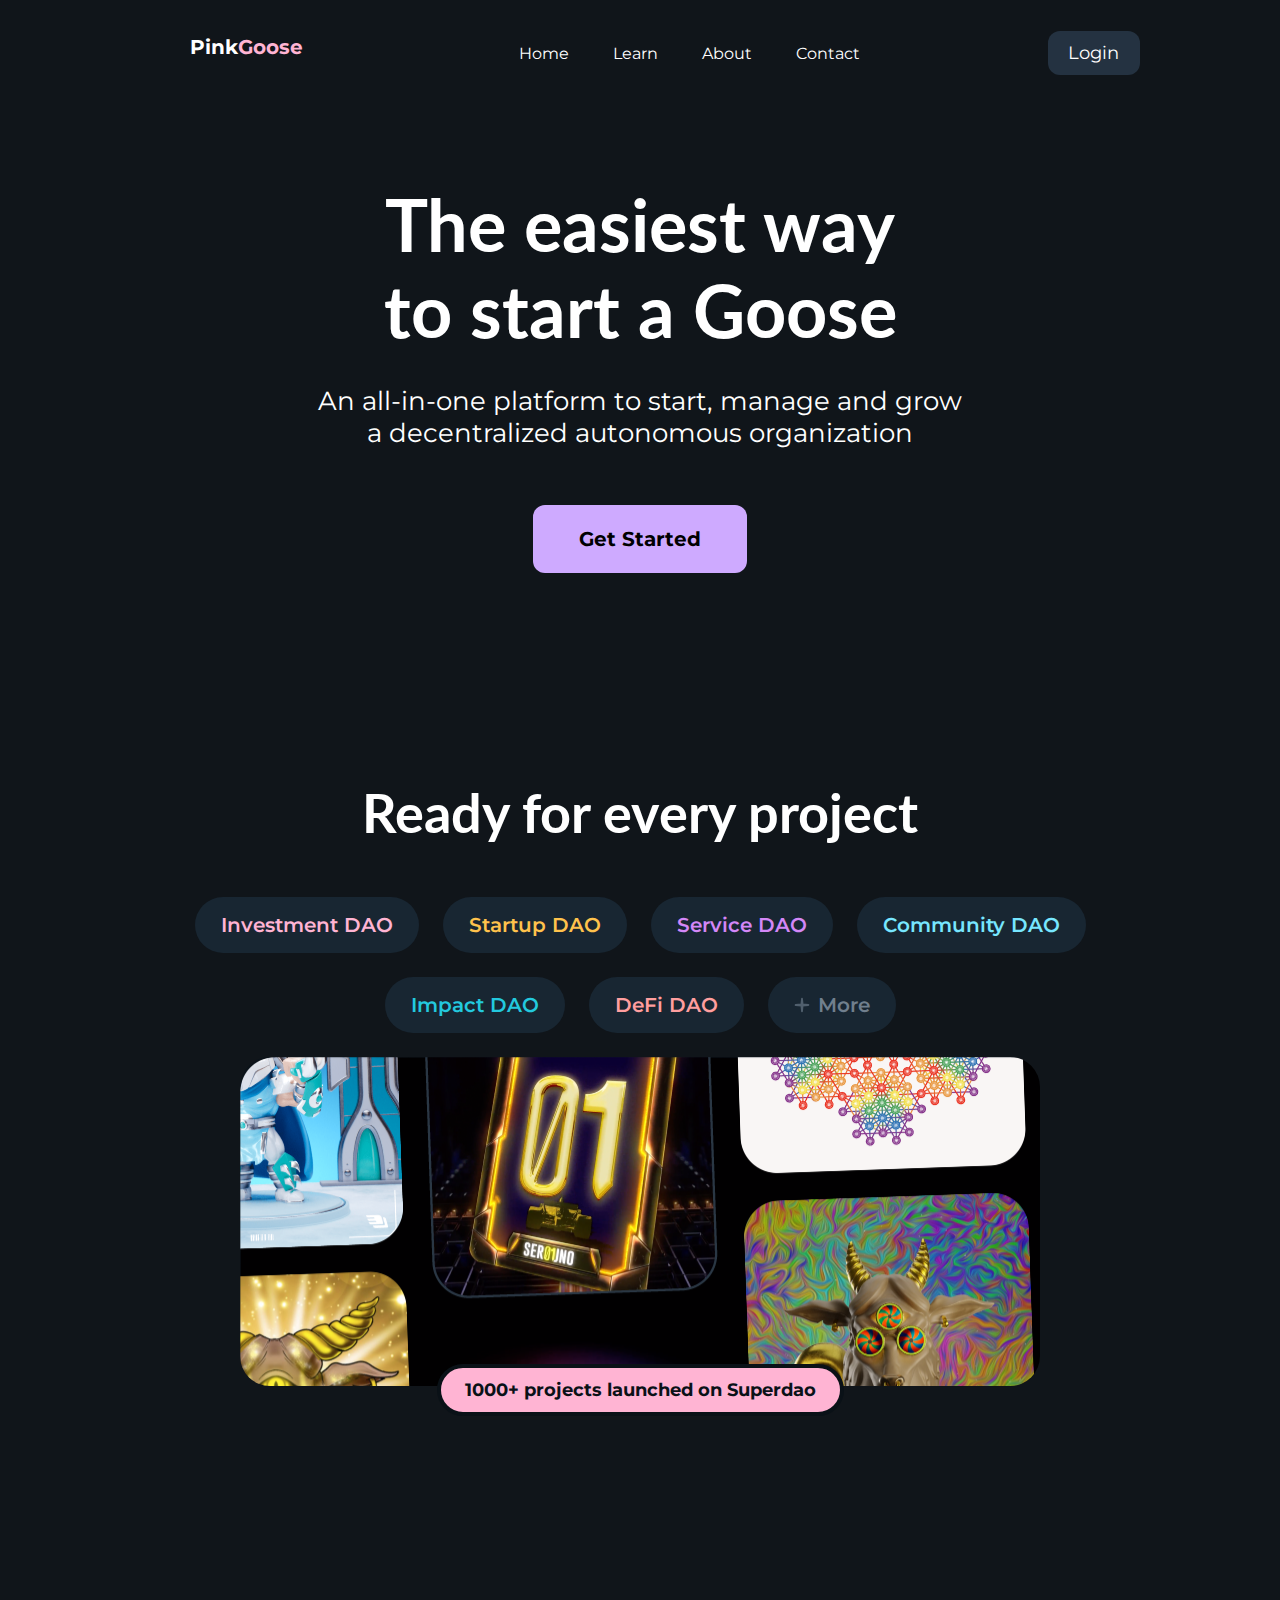
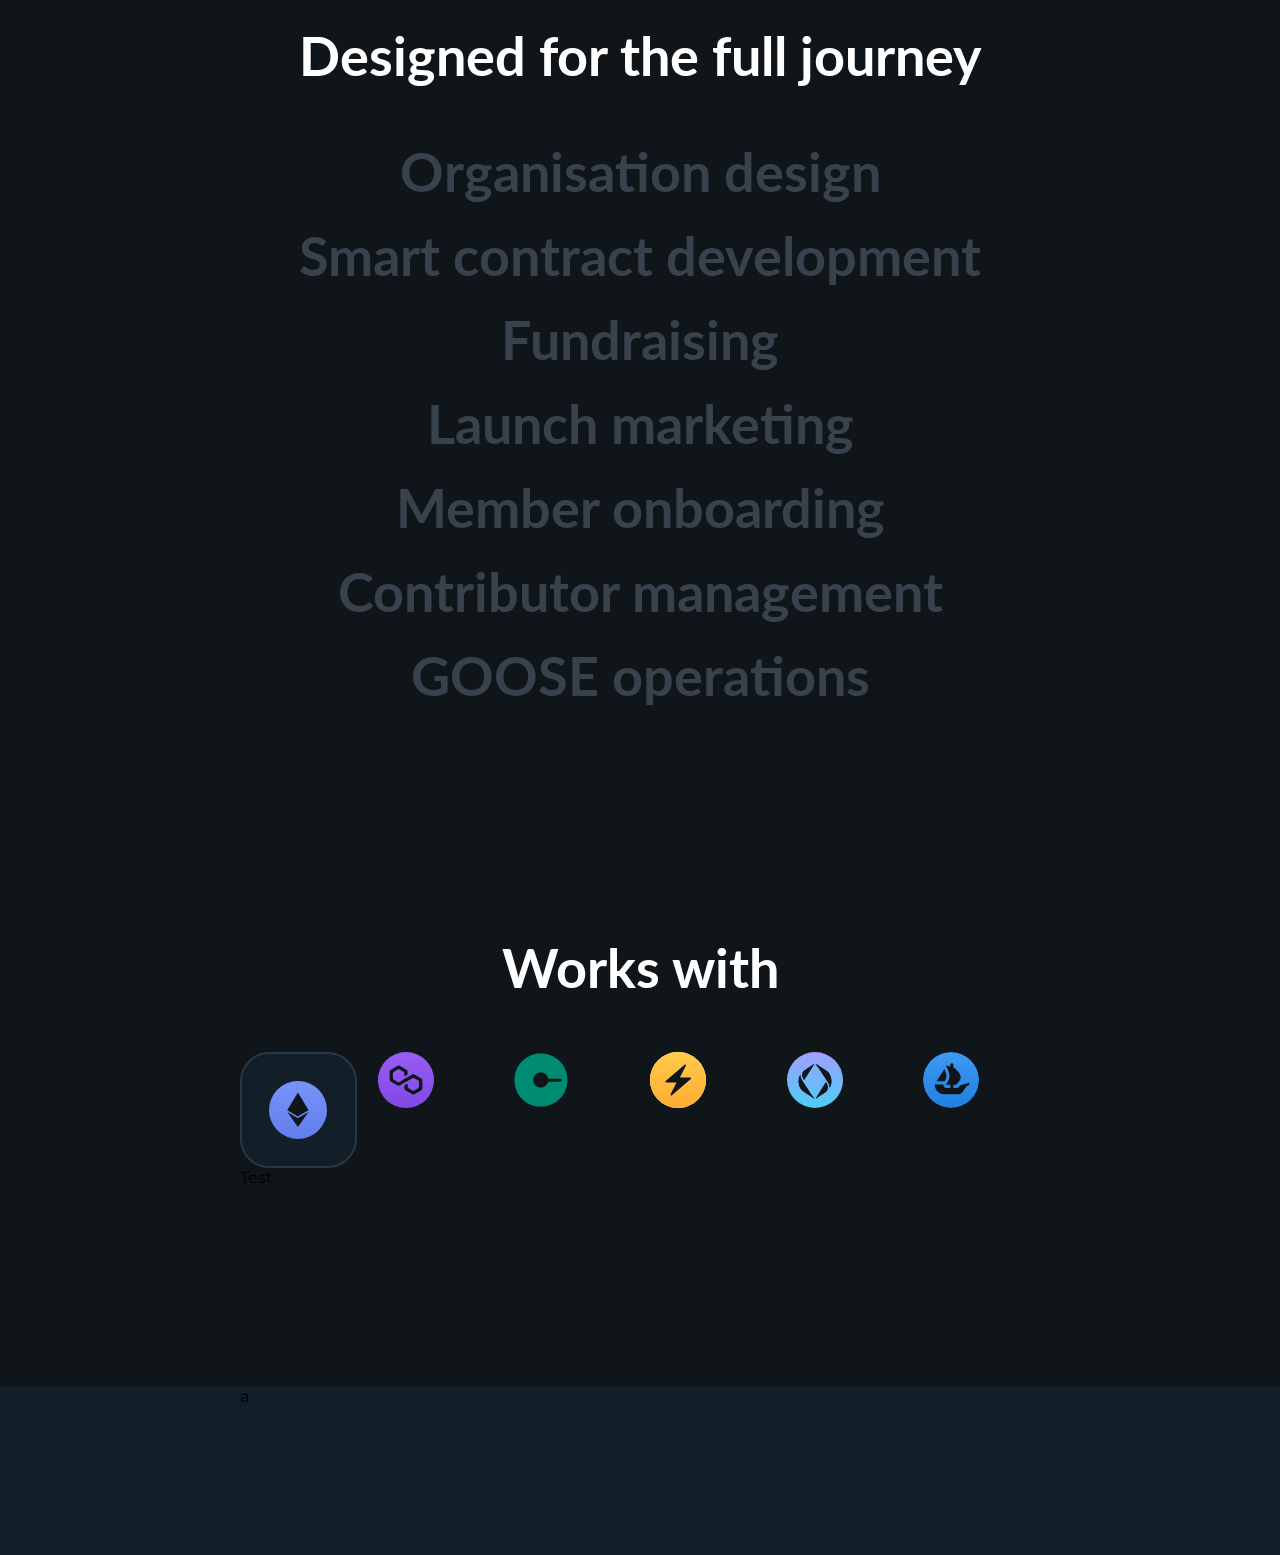
==== index.html @ a15f1f02 "init" ====
<!DOCTYPE html>
<html lang="en">
<head>
    <meta charset="UTF-8">
    <meta name="viewport" content="width=device-width, initial-scale=1.0">
    <link href="sources/style.css" rel="stylesheet" type="text/css" />
    <title>Pink Goose</title>
    <script>
        function login(){alert("Login")}
        function go(){alert("go")}
    </script>
</head>
<body>
    <div class="topbar">
        <div class="logo">
            <p class="logo_left">Pink</h1>
            <p class="logo_right">Goose</h1>
        </div>
        <div class="menubar">
            <a href="#menubar" class="item">Home</a>
            <a href="#section-2" class="item">Learn</a>
            <a href="#section-3" class="item">About</a>
            <a href="#section-4" class="item">Contact</a>
        </div>
        <div class="loginbutton" onclick="login()">
            <p>Login</p>
        </div>
    </div>
    <div class="content">
        <div class="section" id="section-1">
            <h1 class="cta">The easiest way<br>to start a Goose</h1>
            <p class="text">An all-in-one platform to start, manage and grow<br>a decentralized autonomous organization</p>
            <div class="gobutton" onclick="go()">
                <p>Get Started</p>
            </div>
        </div>
        <div class="section" id="section-2">
            <h1 class="sectionheading">Ready for every project</h1>
            <div class="tagrow tagrow-4">
                <div class="tag"><p class="tagbody" style="color:#FFB4D3">Investment DAO</p></div>
                <div class="tag"><p class="tagbody" style="color:#FFC24C">Startup DAO</p></div>
                <div class="tag"><p class="tagbody" style="color:#D387F7">Service DAO</p></div>
                <div class="tag"><p class="tagbody" style="color:#77E6FF">Community DAO</p></div>
            </div>
            <div class="tagrow tagrow-3">
                <div class="tag"><p class="tagbody" style="color:#23C9DE">Impact DAO</p></div>
                <div class="tag"><p class="tagbody" style="color:#FF9E9E">DeFi DAO</p></div>
                <div class="tag">
                    <svg class="tagstar" xmlns="http://www.w3.org/2000/svg" width="16" height="16" viewBox="0 0 20 20" fill="none">
                        <path d="M10 2L10.7524 9.24764L18 10L10.7524 10.7524L10 18L9.24764 10.7524L2 10L9.24764 9.24764L10 2Z" stroke="#505F6D" stroke-width="2.27286" stroke-linejoin="round"/>
                    </svg>
                    <p class="tagbody" style="color:#707F8D">More</p>
                </div>
            </div>
            <div class="showcasecontainer" style="background-image:url('sources/images/Untitled.png');"">
                <div class="showcases">
                    <!-- <image class="showcase" src="./sources/images/Showcase_1.png"></image>
                    <image class="showcase" src="./sources/images/Showcase_2.png"></image>
                    <image class="showcase" src="./sources/images/Showcase_3.png"></image>
                    <image class="showcase" src="./sources/images/Showcase_4.png"></image>
                    <image class="showcase" src="./sources/images/Showcase_5.png"></image>
                    <image class="showcase" src="./sources/images/Showcase_6.png"></image>
                    <image class="showcase" src="./sources/images/Showcase_7.png"></image>
                    <image class="showcase" src="./sources/images/Showcase_8.png"></image>
                    <image class="showcase" src="./sources/images/Showcase_9.png"></image>
                    <image class="showcase" src="./sources/images/Showcase_10.png"></image>
                    <image class="showcase" src="./sources/images/Showcase_11.png"></image>
                    <image class="showcase" src="./sources/images/Showcase_12.png"></image>
                    <image class="showcase" src="./sources/images/Showcase_13.png"></image> -->
                </div>
            </div>
            <div class="showcasefooter"><p>1000+ projects launched on Superdao</p></div>
        </div>
        <div class="section" id="section-3">
            <h1 class="sectionheading">Designed for the full journey</h1>
            <h2 onmouseover="hover(this)" class="journeytext">Organisation design</h2>
            <h2 onmouseover="hover(this)" class="journeytext">Smart contract development</h2>
            <h2 onmouseover="hover(this)" class="journeytext">Fundraising</h2>
            <h2 onmouseover="hover(this)" class="journeytext">Launch marketing</h2>
            <h2 onmouseover="hover(this)" class="journeytext">Member onboarding</h2>
            <h2 onmouseover="hover(this)" class="journeytext">Contributor management</h2>
            <h2 onmouseover="hover(this)" class="journeytext">GOOSE operations</h2>
        </div>
        <div class="section" id="section-4">
            <h1 class="sectionheading">Works with</h1>
            <div class="technologies">
                <div class="techitem">
                    <div class="imgcontainer">
                        <img src="sources/images/eth.svg"></img>
                    </div>
                    <p>Test</p>
                </div>
                <div class="techitem">
                    <img src="sources/images/polg.svg"></img>
                </div>
                <div class="techitem">
                    <img src="sources/images/gns.svg"></img>
                </div>
                <div class="techitem">
                    <img src="sources/images/sns.svg"></img>
                </div>
                <div class="techitem">
                    <img src="sources/images/ens.svg"></img>
                </div>
                <div class="techitem">
                    <img src="sources/images/ops.svg"></img>
                </div>
            </div>
        </div>
    </div>
    <div class="footer">
        <div class="footercontent">a</div>
    </div>
    <script src="sources/js/s3.js" type="text/javascript"></script>
</body>
</html>
---- sources/style.css ----
@import url('https://fonts.googleapis.com/css2?family=Montserrat:ital,wght@0,100..900;1,100..900&display=swap');
@import url('https://fonts.googleapis.com/css2?family=Lato:ital,wght@0,100;0,300;0,400;0,700;0,900;1,100;1,300;1,400;1,700;1,900&display=swap');
/* 178 */
*{
    box-sizing: border-box;
    font-family: Montserrat;
    margin:0;
    padding:0;
    scroll-behavior: smooth;
    --background    : #10151A;
    --secondary     : #121E28;
    --foreground    : #FFFFFF;
    --accent-1      : #FFB4D3;
    --accent-2      : #CEAAFF;
    --interactable-1: #243241;

}
body{
    overflow-x: hidden;
    background-color: var(--background);
}   
::-webkit-scrollbar{
    display: none;
}
::selection{
    display: none;
}
/* Topbar */
.topbar{
    display: flex;
    height:106px;
    justify-content: space-between;
    margin-bottom: 75px;
    padding: 0 18.75%;
    width:100vw;
}
.topbar .logo{
    display: flex;
    font-size: 40px;
    font-weight: 700;
    justify-content: center;
    left:-50px;
    max-height: 106px;
    position: relative;
}
.logo_left{
    color:var(--foreground);
    font-size: 20px;
    height:20px;
    position: relative;
    top:35px;
}
.logo_right{
    color:var(--accent-1);
    font-size: 20px;
    height:20px;
    position: relative;
    top:35px;
}
.topbar .menubar{
    align-self: center;
    display: flex;
    gap:44px;
    justify-content: space-between;
    width:33%;
}
.loginbutton{
    align-self: center;
    background:var(--interactable-1);
    border-radius: 12px;
    color:white;
    cursor:pointer;
    font-size:18px;
    gap: 12px;
    height:44px;
    position: relative;
    right:-100px;
    width:92px;
}
.loginbutton p{
    margin: 11px 20px;
}
.item{
    color:var(--foreground);
    text-decoration: none;
}
/* Content */
.content{
    display:flex;
    flex-direction: column;
    min-height: calc(100vh - 104px);
    width:100vw;
}
.section{
    align-self: center;
    align-items: center;
    display: flex;
    flex-direction: column;
    margin-bottom:200px;
    width:62.5vw;
}
.section .text{
    color: var(--foreground);
    font-size: 26px;
    margin-top: 32px;
    text-align: center;
}
.cta{
    color:var(--foreground);
    font-family: Lato;
    font-size: 72px;
    text-align: center;
    overflow-x:visible;
}
.gobutton{
    align-self: center;
    background:var(--accent-2);
    border-radius: 12px;
    cursor:pointer;
    gap: 12px;
    height:68px;
    margin-top:56px;
    position: relative;
    width:214px;
}
.gobutton p{
    color: black;
    font-weight: 700;
    font-size: 20px;
    line-height: 36px;
    margin: 16px auto;
    text-align: center;
}
.sectionheading{
    color:var(--foreground);
    font-family:Lato;
    font-size:54px;
    font-weight: 700;
    line-height: 80px;
    margin-bottom: 44px;
    word-wrap: break-word
}
.tagrow{
    display: flex;
    flex-direction: row;
    gap:24px;
    justify-content:center;
    margin-bottom: 24px;
    width: 100vw;
}
.tag{
    border-radius: 100px;
    background: #182632;
    display: inline-flex;
    padding: 8px 26px;
    align-items: flex-start;
    
}
.tagstar{
    margin:auto 8px auto auto;
}
.tagbody{
    text-align: center;
    font-family: Montserrat;
    font-size: 20px;
    font-style: normal;
    font-weight: 600;
    line-height: 40px; /* 200% */
}
.showcasecontainer{
    aspect-ratio: 2.434077079;
    background-color: #010001;
    border-radius: 30px;
    /* height:493px; */
    width:100%;
}
.showcases{
    display:flex;
    flex-direction: column;
    flex-wrap:wrap;
    height: calc(100% + 200px);
    margin-top:-100px;
    margin-left:-100px;
    transform: rotate(-2deg);
    width: calc(100% + 200px);
}
.showcasefooter{
    background-color: var(--accent-1);
    border-radius: 100px;
    border: 4px solid #0A1117;  
    margin-top:-22px;
    padding: 6px 24px;
}
.showcasefooter p{
    color: #0A1117;
    font-size: 18px;
    font-style: normal;
    font-weight: 700;
    line-height: 32px; /* 177.778% */
    text-align: center;
}
.showcase{
    border-radius: 32px;
    height:250px;
    width:250px;
    z-index:0;
}
.journeytext{
    margin-bottom:20px;
    color: #37424D;
    text-align: center;
    font-family: Lato;
    font-size: 54px;
    font-style: normal;
    font-weight: 700;
    line-height: 64px; /* 118.519% */
    cursor: default;
}
.journeytext.active{
    color:var(--accent-1);
    text-shadow: 0 0 50px var(--accent-1);
}
.technologies{
    display:flex;
    flex-direction: row;
    justify-content: space-between;
    overflow-x: hidden;
    width:100%;
}
.techitem{
    min-width:80px;
    height:calc(60px + calc(calc(100% - calc(5 * 20px)) / 6));
    width: calc(calc(100% - calc(5 * 20px)) / 6);
    max-width: 160px;
    /* padding: 10px 29px; */
    justify-content: center;
    align-items: center;
    gap: 10px;
    flex-shrink: 0;
}
.imgcontainer{
    background: #121E28;
    border-radius: 25%;
    border: 2px solid #2A3744;
    display: flex;
    width:100%;
    align-content: center;
    justify-content: center;
    aspect-ratio: 1;
}
.imgcontainer img{
    aspect-ratio: 1;
    width:calc(calc(62.5vw - calc(5* 20px)) / 12);
}
/* Footer */
.footer{
    width:100vw;
    height:168px;
    display: flex;
    justify-content: center;
    background-color:var(--secondary) ;
}
.footercontent{
    width:62.5vw;
}
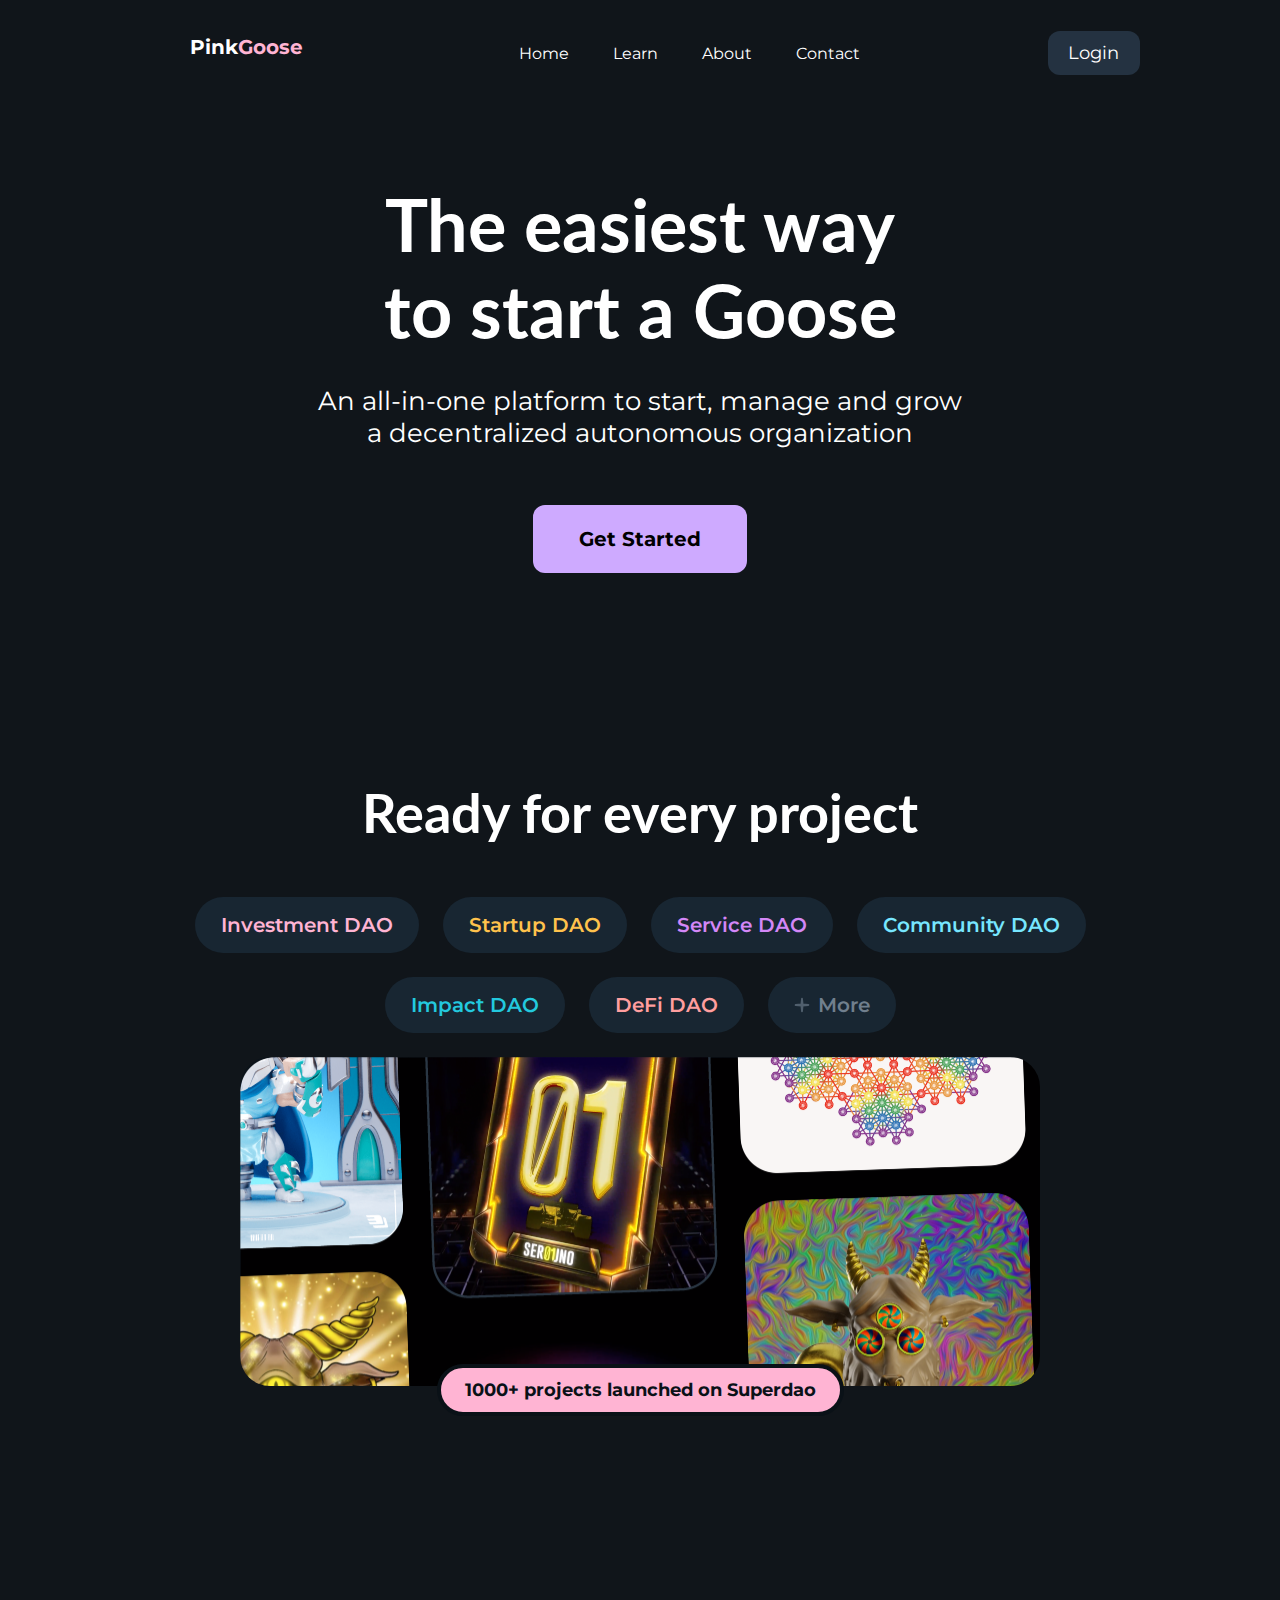
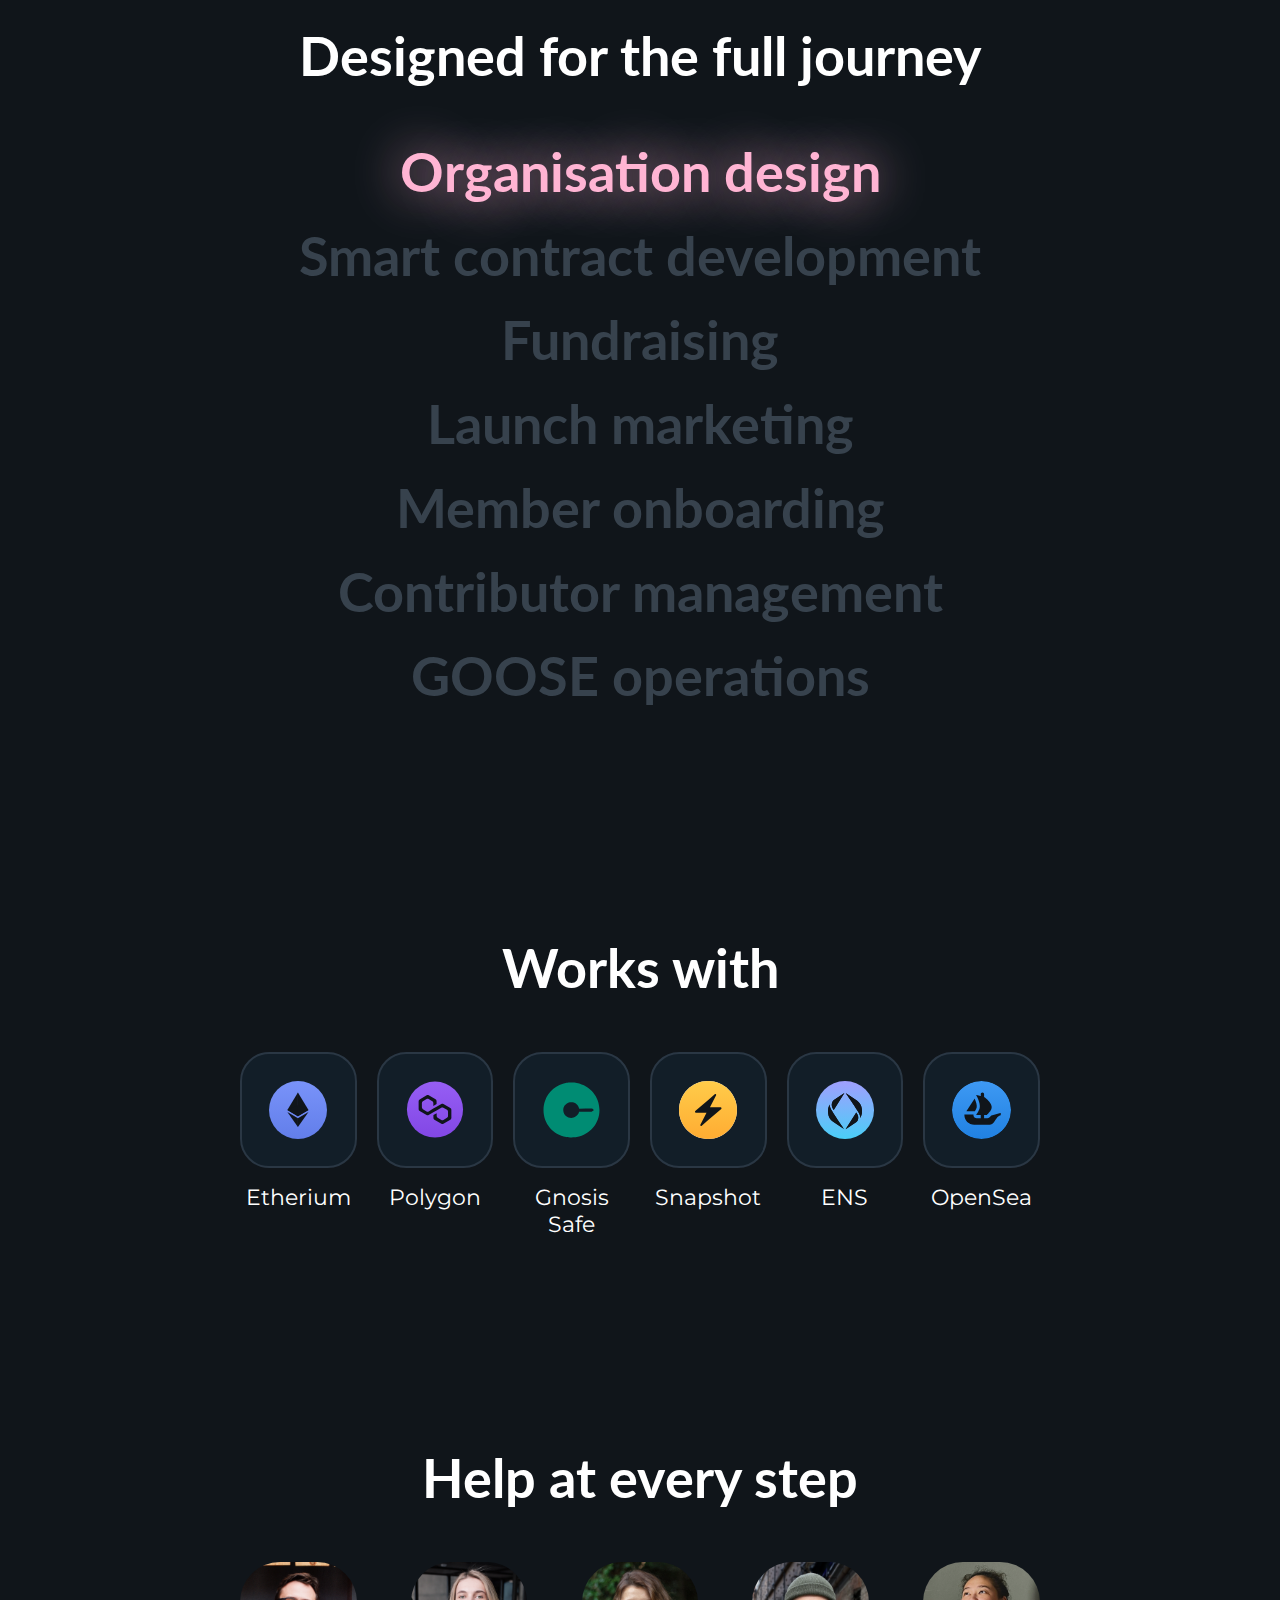
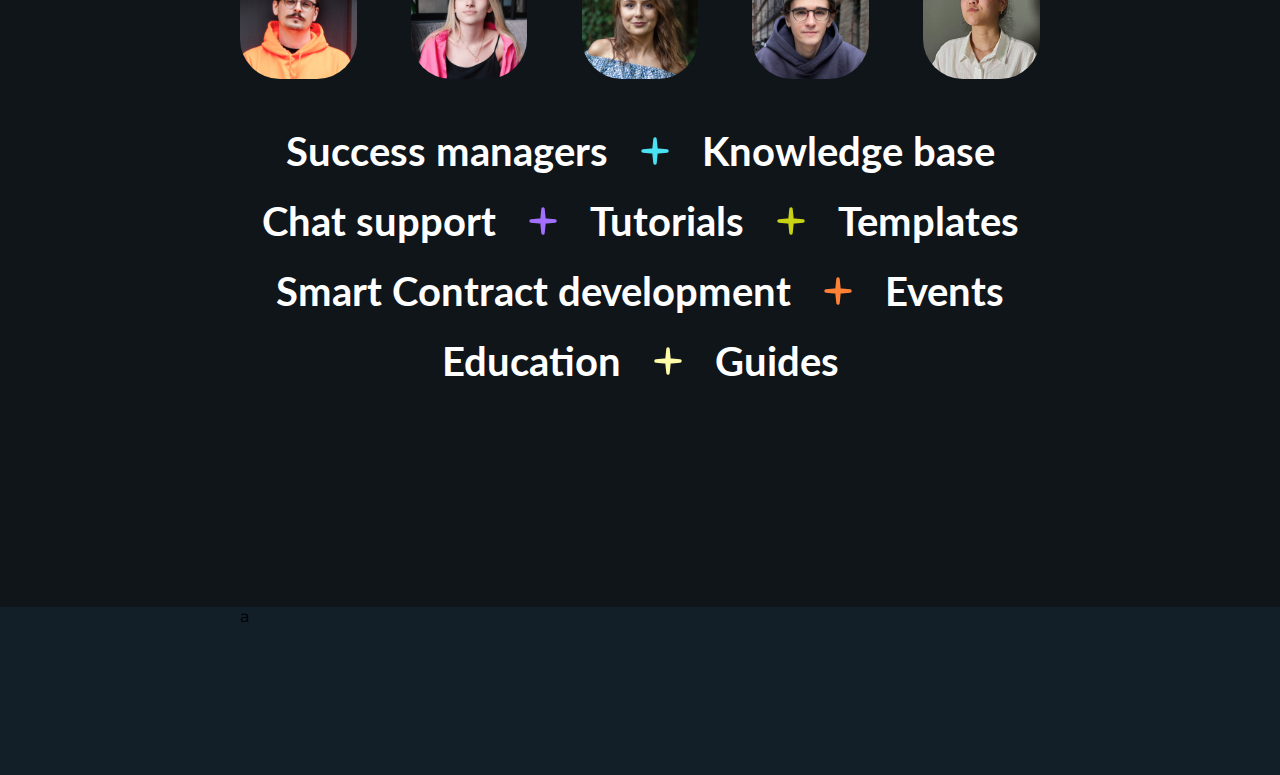
==== commit 9fb2f947: "." ====
--- a/index.html
+++ b/index.html
@@ -52,28 +52,28 @@
                     <p class="tagbody" style="color:#707F8D">More</p>
                 </div>
             </div>
-            <div class="showcasecontainer" style="background-image:url('sources/images/Untitled.png');"">
+            <div class="showcasecontainer" style="background-image:url('sources/images/section2/Untitled.png');"">
                 <div class="showcases">
                     <!-- <image class="showcase" src="./sources/images/Showcase_1.png"></image>
-                    <image class="showcase" src="./sources/images/Showcase_2.png"></image>
-                    <image class="showcase" src="./sources/images/Showcase_3.png"></image>
-                    <image class="showcase" src="./sources/images/Showcase_4.png"></image>
-                    <image class="showcase" src="./sources/images/Showcase_5.png"></image>
-                    <image class="showcase" src="./sources/images/Showcase_6.png"></image>
-                    <image class="showcase" src="./sources/images/Showcase_7.png"></image>
-                    <image class="showcase" src="./sources/images/Showcase_8.png"></image>
-                    <image class="showcase" src="./sources/images/Showcase_9.png"></image>
-                    <image class="showcase" src="./sources/images/Showcase_10.png"></image>
-                    <image class="showcase" src="./sources/images/Showcase_11.png"></image>
-                    <image class="showcase" src="./sources/images/Showcase_12.png"></image>
-                    <image class="showcase" src="./sources/images/Showcase_13.png"></image> -->
+                    <image class="showcase" src="./sources/images/section2/Showcase_2.png"></image>
+                    <image class="showcase" src="./sources/images/section2/Showcase_3.png"></image>
+                    <image class="showcase" src="./sources/images/section2/Showcase_4.png"></image>
+                    <image class="showcase" src="./sources/images/section2/Showcase_5.png"></image>
+                    <image class="showcase" src="./sources/images/section2/Showcase_6.png"></image>
+                    <image class="showcase" src="./sources/images/section2/Showcase_8.png"></image>
+                    <image class="showcase" src="./sources/images/section2/Showcase_7.png"></image>
+                    <image class="showcase" src="./sources/images/section2/Showcase_9.png"></image>
+                    <image class="showcase" src="./sources/images/section2/Showcase_10.png"></image>
+                    <image class="showcase" src="./sources/images/section2/Showcase_11.png"></image>
+                    <image class="showcase" src="./sources/images/section2/Showcase_12.png"></image>
+                    <image class="showcase" src="./sources/images/section2/Showcase_13.png"></image> -->
                 </div>
             </div>
             <div class="showcasefooter"><p>1000+ projects launched on Superdao</p></div>
         </div>
         <div class="section" id="section-3">
             <h1 class="sectionheading">Designed for the full journey</h1>
-            <h2 onmouseover="hover(this)" class="journeytext">Organisation design</h2>
+            <h2 onmouseover="hover(this)" class="journeytext active">Organisation design</h2>
             <h2 onmouseover="hover(this)" class="journeytext">Smart contract development</h2>
             <h2 onmouseover="hover(this)" class="journeytext">Fundraising</h2>
             <h2 onmouseover="hover(this)" class="journeytext">Launch marketing</h2>
@@ -86,24 +86,83 @@
             <div class="technologies">
                 <div class="techitem">
                     <div class="imgcontainer">
-                        <img src="sources/images/eth.svg"></img>
+                        <img src="sources/images/section4/eth.svg"></img>
                     </div>
-                    <p>Test</p>
+                    <p>Etherium</p>
                 </div>
                 <div class="techitem">
-                    <img src="sources/images/polg.svg"></img>
+                    <div class="imgcontainer">
+                        <img src="sources/images/section4/polg.svg"></img>
+                    </div>
+                    <p>Polygon</p>
                 </div>
                 <div class="techitem">
-                    <img src="sources/images/gns.svg"></img>
+                    <div class="imgcontainer">
+                        <img src="sources/images/section4/gns.svg"></img>
+                    </div>
+                    <p>Gnosis Safe</p>
                 </div>
                 <div class="techitem">
-                    <img src="sources/images/sns.svg"></img>
+                    <div class="imgcontainer">
+                        <img src="sources/images/section4/sns.svg"></img>
+                    </div>
+                    <p>Snapshot</p>
                 </div>
                 <div class="techitem">
-                    <img src="sources/images/ens.svg"></img>
+                    <div class="imgcontainer">
+                        <img src="sources/images/section4/ens.svg"></img>
+                    </div>
+                    <p>ENS</p>
                 </div>
                 <div class="techitem">
-                    <img src="sources/images/ops.svg"></img>
+                    <div class="imgcontainer">
+                        <img src="sources/images/section4/ops.svg"></img>
+                    </div>
+                    <p>OpenSea</p>
+                </div>
+            </div>
+        </div>
+        <div class="section" id="section5">
+            <h1 class="sectionheading">Help at every step</h1>
+            <div class="s5images">
+                <img src="./sources/images/section5/person_1.png" alt="" class="s5img">
+                <img src="./sources/images/section5/person_2.png" alt="" class="s5img">
+                <img src="./sources/images/section5/person_3.png" alt="" class="s5img">
+                <img src="./sources/images/section5/person_4.png" alt="" class="s5img">
+                <img src="./sources/images/section5/person_5.png" alt="" class="s5img">
+            </div>
+            <div class="buzzwords">
+                <div class="buzzrow">
+                    <span class="buzzword">Success managers</span>
+                    <svg class="buzzstar t-blue" xmlns="http://www.w3.org/2000/svg" width="30" height="30" viewBox="0 0 20 20" fill="none">
+                        <path d="M10 2L10.7524 9.24764L18 10L10.7524 10.7524L10 18L9.24764 10.7524L2 10L9.24764 9.24764L10 2Z" stroke-width="2.27286" stroke-linejoin="round"/>
+                    </svg>
+                    <span class="buzzword">Knowledge base</span>
+                </div>    
+                <div class="buzzrow">
+                    <span class="buzzword">Chat support</span>
+                    <svg class="buzzstar t-purp" xmlns="http://www.w3.org/2000/svg" width="30" height="30" viewBox="0 0 20 20" fill="none">
+                        <path d="M10 2L10.7524 9.24764L18 10L10.7524 10.7524L10 18L9.24764 10.7524L2 10L9.24764 9.24764L10 2Z" stroke-width="2.27286" stroke-linejoin="round"/>
+                    </svg>
+                    <span class="buzzword">Tutorials</span>
+                    <svg class="buzzstar t-gren" xmlns="http://www.w3.org/2000/svg" width="30" height="30" viewBox="0 0 20 20" fill="none">
+                        <path d="M10 2L10.7524 9.24764L18 10L10.7524 10.7524L10 18L9.24764 10.7524L2 10L9.24764 9.24764L10 2Z" stroke-width="2.27286" stroke-linejoin="round"/>
+                    </svg>
+                    <span class="buzzword">Templates</span>
+                </div>
+                <div class="buzzrow">
+                    <span class="buzzword">Smart Contract development</span>
+                    <svg class="buzzstar t-orng" xmlns="http://www.w3.org/2000/svg" width="30" height="30" viewBox="0 0 20 20" fill="none">
+                        <path d="M10 2L10.7524 9.24764L18 10L10.7524 10.7524L10 18L9.24764 10.7524L2 10L9.24764 9.24764L10 2Z" stroke-width="2.27286" stroke-linejoin="round"/>
+                    </svg>
+                    <span class="buzzword">Events</span>
+                </div>
+                <div class="buzzrow">
+                    <span class="buzzword">Education</span>
+                    <svg class="buzzstar t-lyel" xmlns="http://www.w3.org/2000/svg" width="30" height="30" viewBox="0 0 20 20" fill="none">
+                        <path d="M10 2L10.7524 9.24764L18 10L10.7524 10.7524L10 18L9.24764 10.7524L2 10L9.24764 9.24764L10 2Z" stroke-width="2.27286" stroke-linejoin="round"/>
+                    </svg>
+                    <span class="buzzword">Guides</span>
                 </div>
             </div>
         </div>
--- a/sources/style.css
+++ b/sources/style.css
@@ -25,6 +25,28 @@
 ::selection{
     display: none;
 }
+/*--------*/
+
+.t-blue path{
+    color:#4BE1F4;
+    stroke:#4BE1F4;
+}
+.t-purp path{
+    color:#A36FFE;
+    stroke:#A36FFE;
+}
+.t-gren path{
+    color:#C8D316;
+    stroke:#C8D316;
+}
+.t-orng path{
+    color:#FF8135;
+    stroke:#FF8135;
+}
+.t-lyel path{
+    color:#FFFBA8;
+    stroke:#FFFBA8;
+}
 /* Topbar */
 .topbar{
     display: flex;
@@ -252,6 +274,41 @@
     aspect-ratio: 1;
     width:calc(calc(62.5vw - calc(5* 20px)) / 12);
 }
+.techitem p{
+    color:var(--foreground);
+    font-size: 22px;
+    margin-top: 16px;
+    text-align: center;
+}
+.s5images{
+    display:flex;
+    flex-direction: row;
+    justify-content: space-between;
+    margin-bottom: 48px;
+    overflow-x: hidden;
+    width:100%;
+}
+.s5img{
+    aspect-ratio: 1;
+    border-radius:40px;
+    min-width:80px;
+    width: calc(calc(100% - calc(5 * 20px)) / 6);
+    max-width: 160px;
+    gap: 25px;
+}
+.buzzrow{
+    text-align: center;
+    margin-bottom:22px;
+}
+.buzzword{
+    color:white;
+    font-family: Lato;
+    font-size: 40px;
+    font-weight: bold;
+}
+.buzzstar{
+    margin: auto 28px auto;
+}
 /* Footer */
 .footer{
     width:100vw;
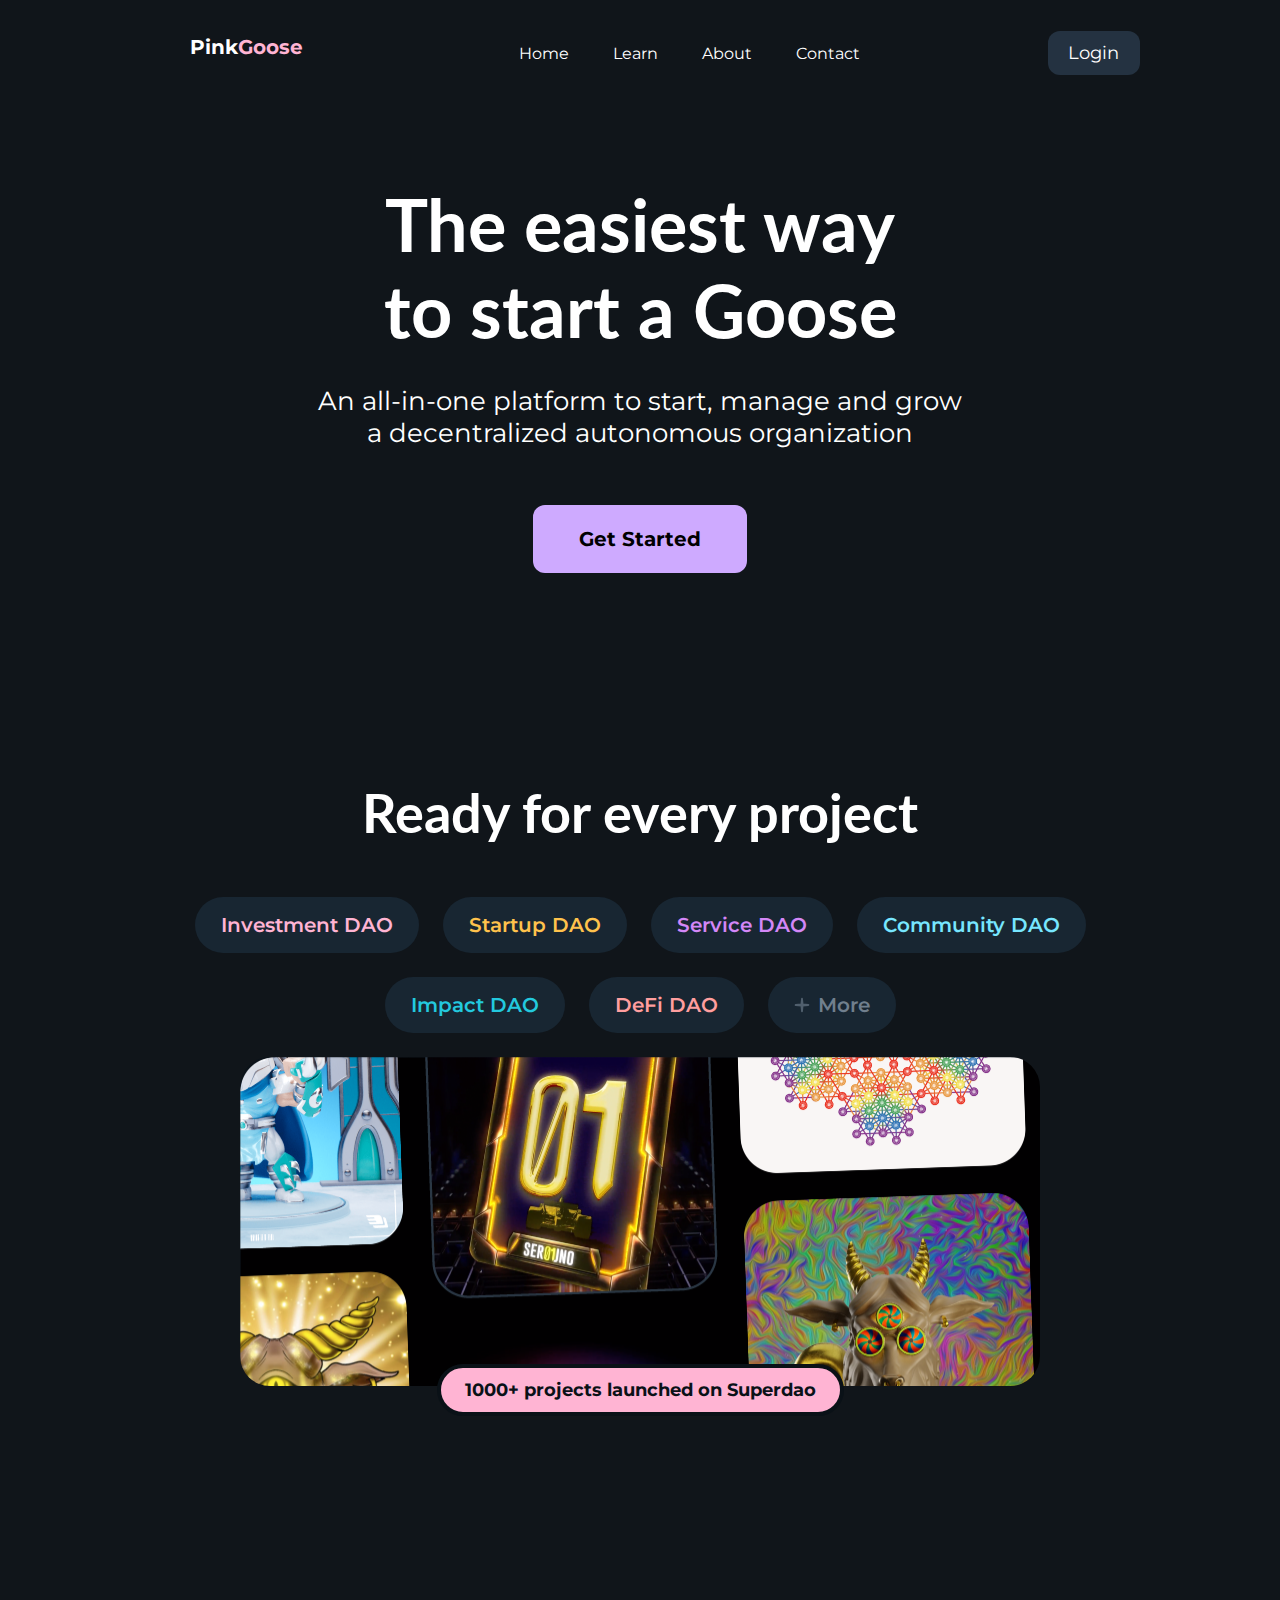
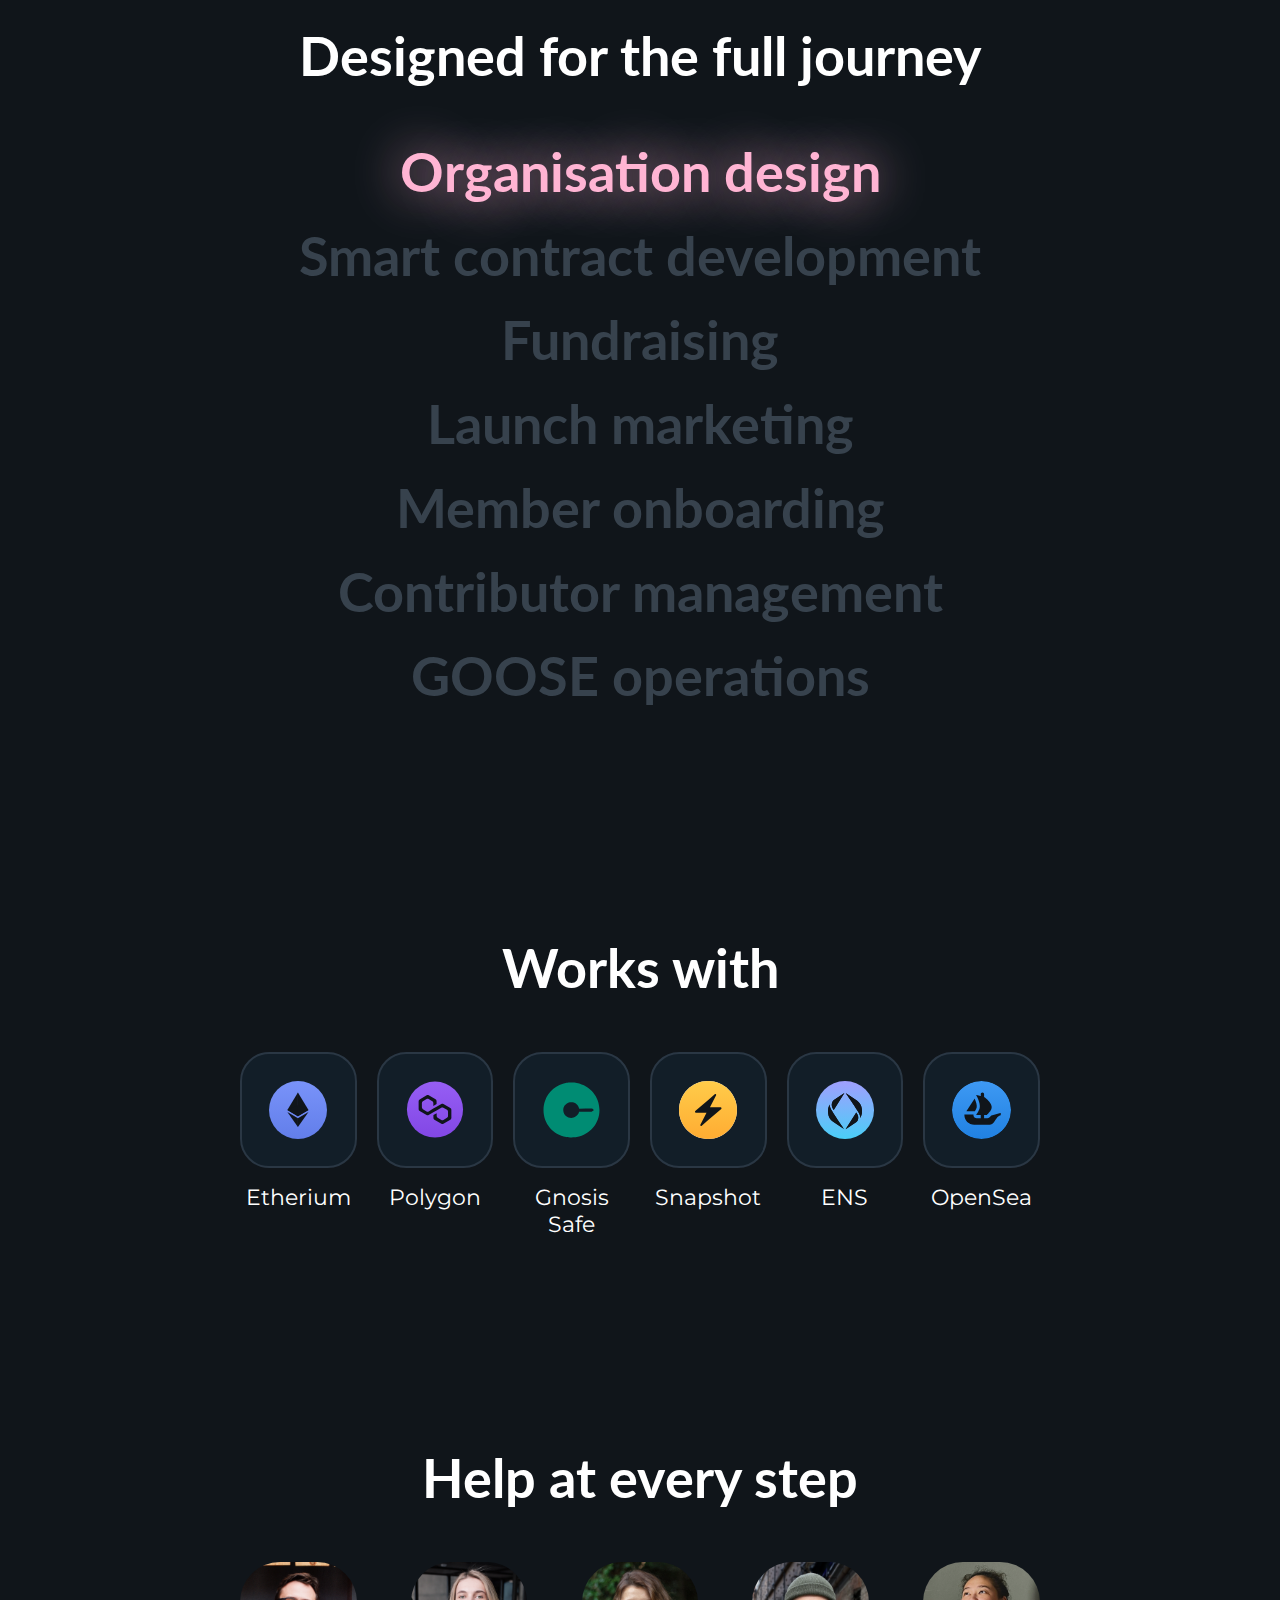
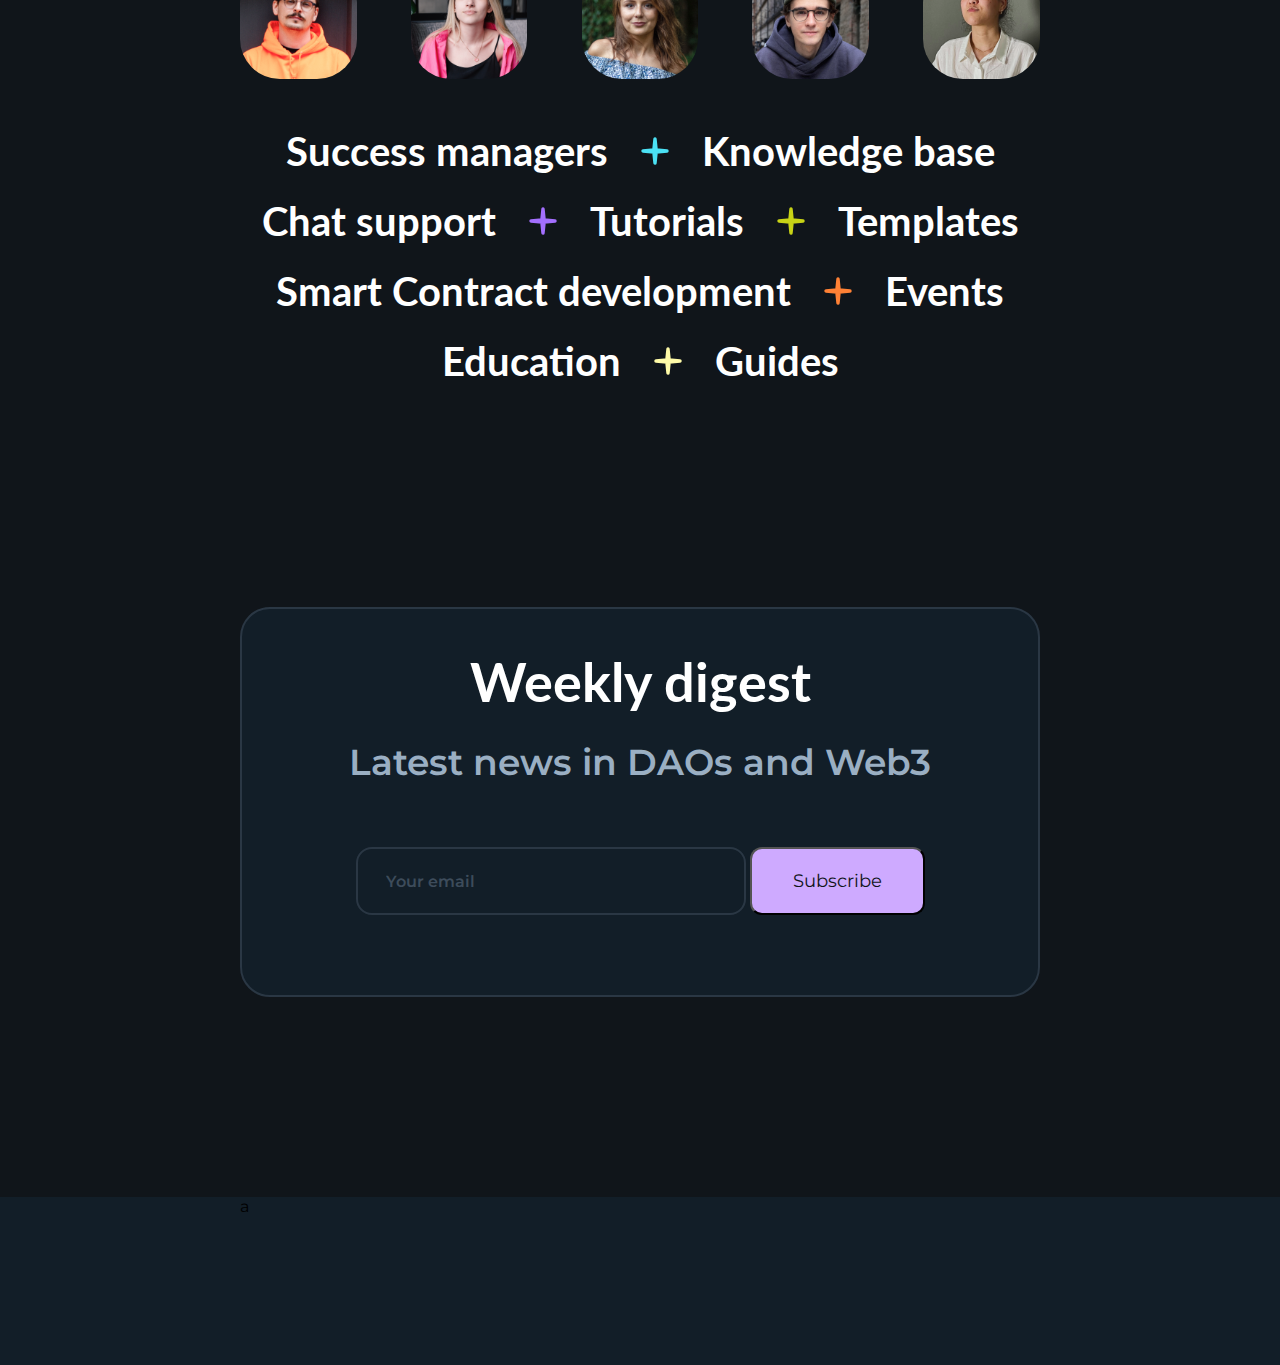
==== commit 66d670b6: "Forgot to commit somewhere? idk anymore" ====
--- a/index.html
+++ b/index.html
@@ -166,6 +166,18 @@
                 </div>
             </div>
         </div>
+        <div class="section" id="section6">
+            <div class="digest">
+                <h1 class="digesttitle">Weekly digest</h1>
+                <p class="subtitle">Latest news in DAOs and Web3</p>
+                <form action="" class="digestform" id="form-digest">
+                    <input placeholder="Your email" type="text">
+                    <button type="submit">
+                        Subscribe
+                    </button>
+                </form>
+            </div>
+        </div>
     </div>
     <div class="footer">
         <div class="footercontent">a</div>
--- a/sources/style.css
+++ b/sources/style.css
@@ -309,6 +309,61 @@
 .buzzstar{
     margin: auto 28px auto;
 }
+.digest{
+    width:100%;
+    height:390px;
+    background-color: #121E28;
+    border-radius: 30px;
+    border: 2px solid #2A3744;
+    display:flex;
+    align-content: center;
+    flex-direction: column;
+    flex-wrap:wrap;
+    text-align: center;
+}
+.digest h1{
+    font-family: Lato;
+    font-weight:bold;
+    color: white;
+    font-size:54px;
+    margin-top:40px;
+    margin-bottom:26px;
+}
+.subtitle{
+    font-family: Montserrat;
+    font-size:36px;
+    font-weight:600;
+    color:#9AAFC3;
+    margin-bottom:63px;
+}
+.digest form input{
+    height:68px;
+    width:390px;
+    border-radius:16px;
+    background-color: #121E28;
+    border: #2A3744 2px solid;
+    font-family: Montserrat;
+    font-size:16px;
+    color:#3D4C5B;
+    font-weight: 600;
+    padding-left:28px;
+}
+.digest form input::placeholder{
+    font-family: Montserrat;
+    font-size:16px;
+    color:#3D4C5B;
+    font-weight: 600;
+}
+.digest form button{
+    align-self: center;
+    background:#CEAAFF;
+    color:#10151A;
+    border-radius: 12px;
+    cursor:pointer;
+    font-size:18px;
+    height:68px;
+    width: 175px;
+}
 /* Footer */
 .footer{
     width:100vw;
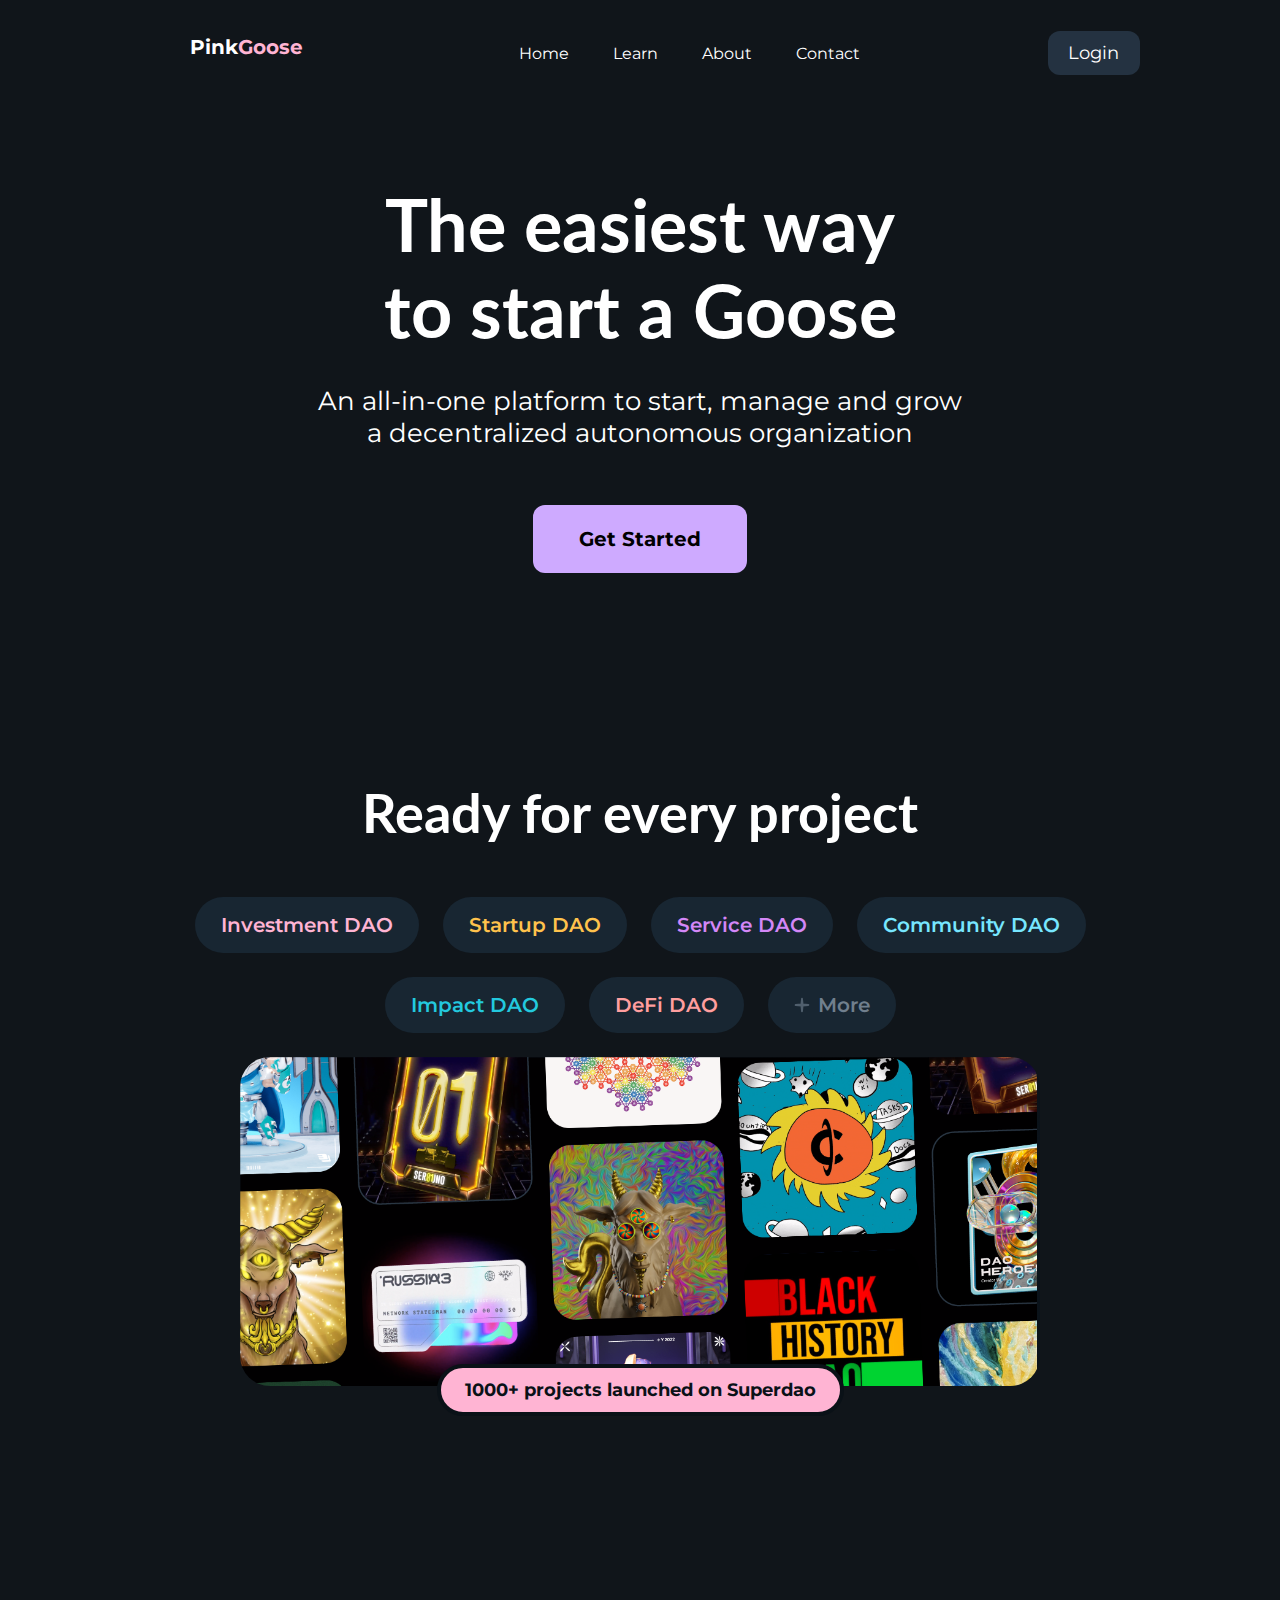
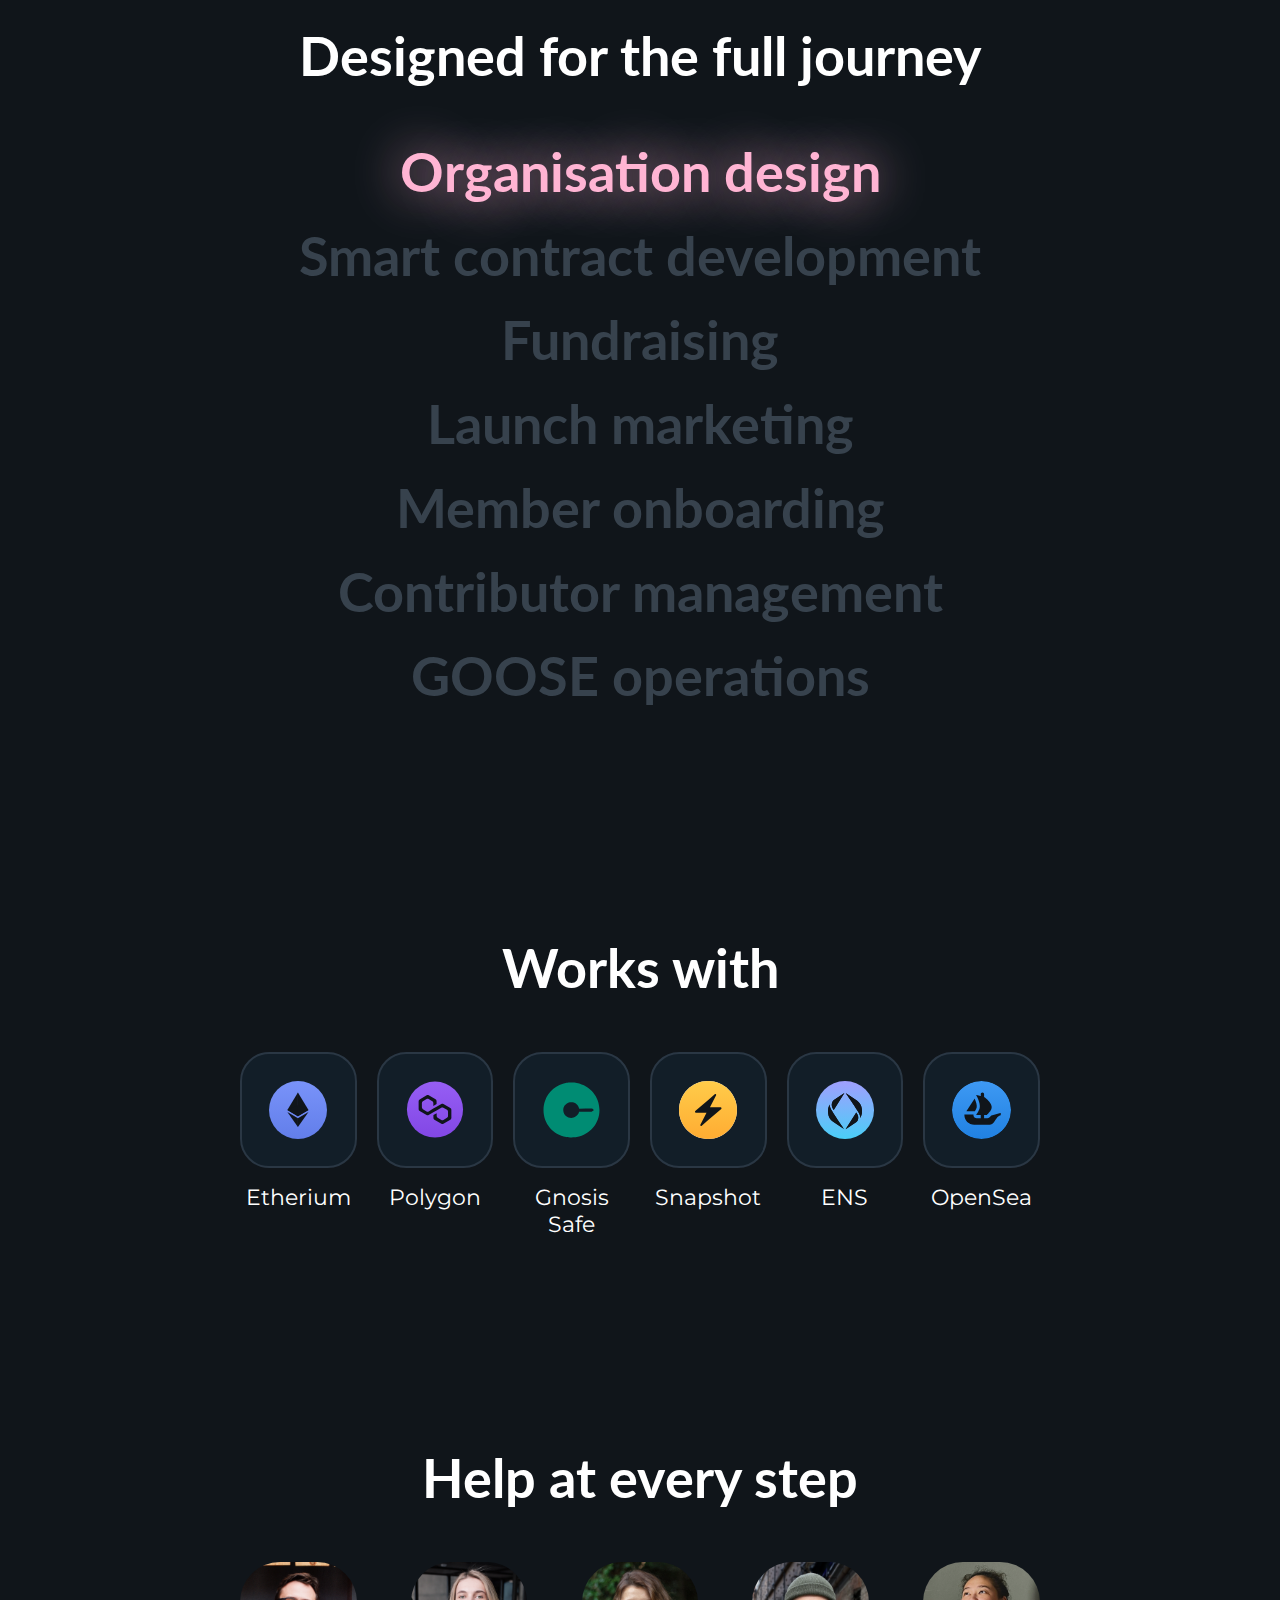
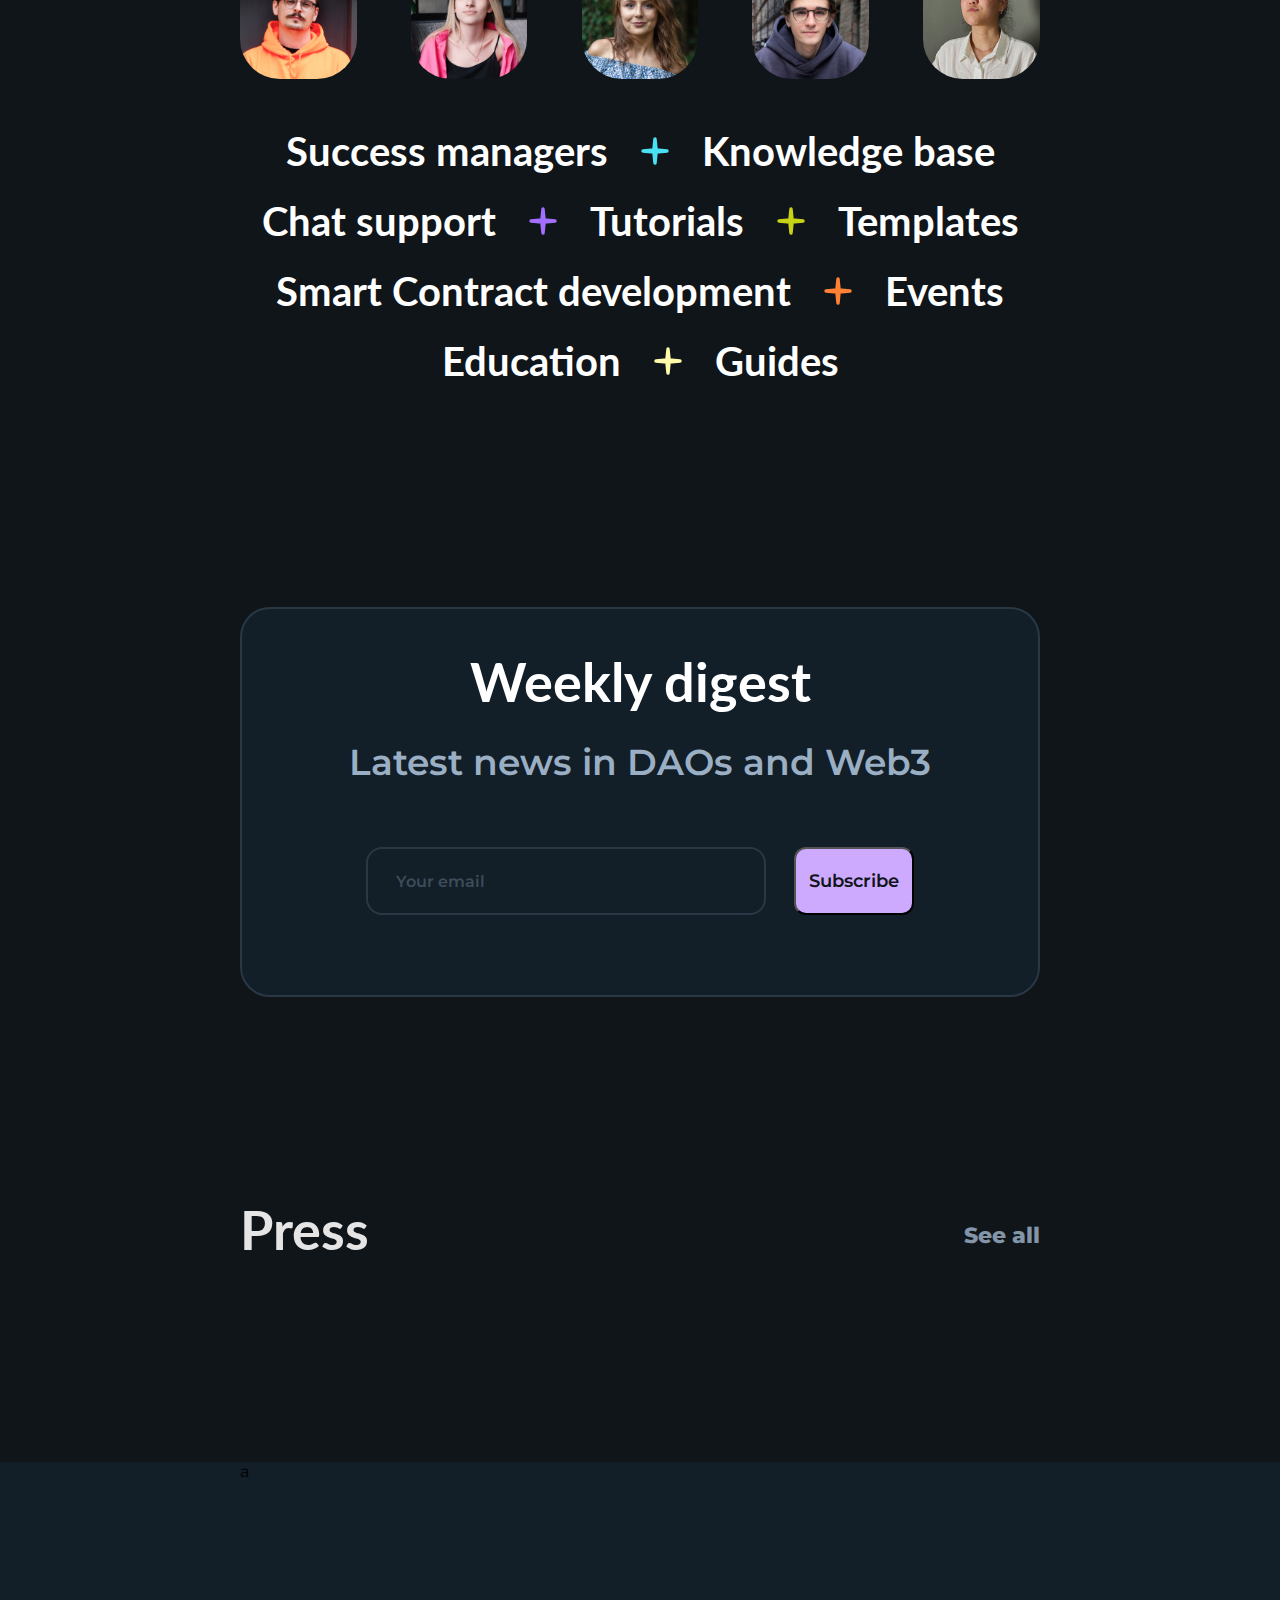
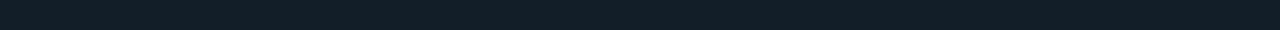
==== commit ea25b31a: "EOD Commit 28/10/2024" ====
--- a/index.html
+++ b/index.html
@@ -52,7 +52,7 @@
                     <p class="tagbody" style="color:#707F8D">More</p>
                 </div>
             </div>
-            <div class="showcasecontainer" style="background-image:url('sources/images/section2/Untitled.png');"">
+            <div class="showcasecontainer" style="background-size:cover;background-image:url('sources/images/section2/Untitled.png');"">
                 <div class="showcases">
                     <!-- <image class="showcase" src="./sources/images/Showcase_1.png"></image>
                     <image class="showcase" src="./sources/images/section2/Showcase_2.png"></image>
@@ -178,6 +178,12 @@
                 </form>
             </div>
         </div>
+        <div class="section" id="section7">
+            <div class="s7-top">
+                <h1 class="title">Press</h1>
+                <a href="#" class="s7-more-link">See all </a>
+            </div>
+        </div>
     </div>
     <div class="footer">
         <div class="footercontent">a</div>
--- a/sources/style.css
+++ b/sources/style.css
@@ -338,7 +338,7 @@
 }
 .digest form input{
     height:68px;
-    width:390px;
+    width:31.25vw;
     border-radius:16px;
     background-color: #121E28;
     border: #2A3744 2px solid;
@@ -347,6 +347,7 @@
     color:#3D4C5B;
     font-weight: 600;
     padding-left:28px;
+    margin-right:24px;
 }
 .digest form input::placeholder{
     font-family: Montserrat;
@@ -361,8 +362,28 @@
     border-radius: 12px;
     cursor:pointer;
     font-size:18px;
+    font-weight:600;
     height:68px;
-    width: 175px;
+    width: 9.375vw;
+}
+.s7-top{
+    width:100%;
+    display: flex;
+    flex-direction: row;
+    justify-content: space-between;
+    align-items: end;
+}
+.s7-top h1{
+    color: #E5E5E5;
+    font-family: Lato;
+    font-size:54px
+}
+.s7-top a{
+    color: #8395A7;
+    font-size:22px;
+    height: 40px;
+    font-weight: 800;
+    text-decoration: none;
 }
 /* Footer */
 .footer{
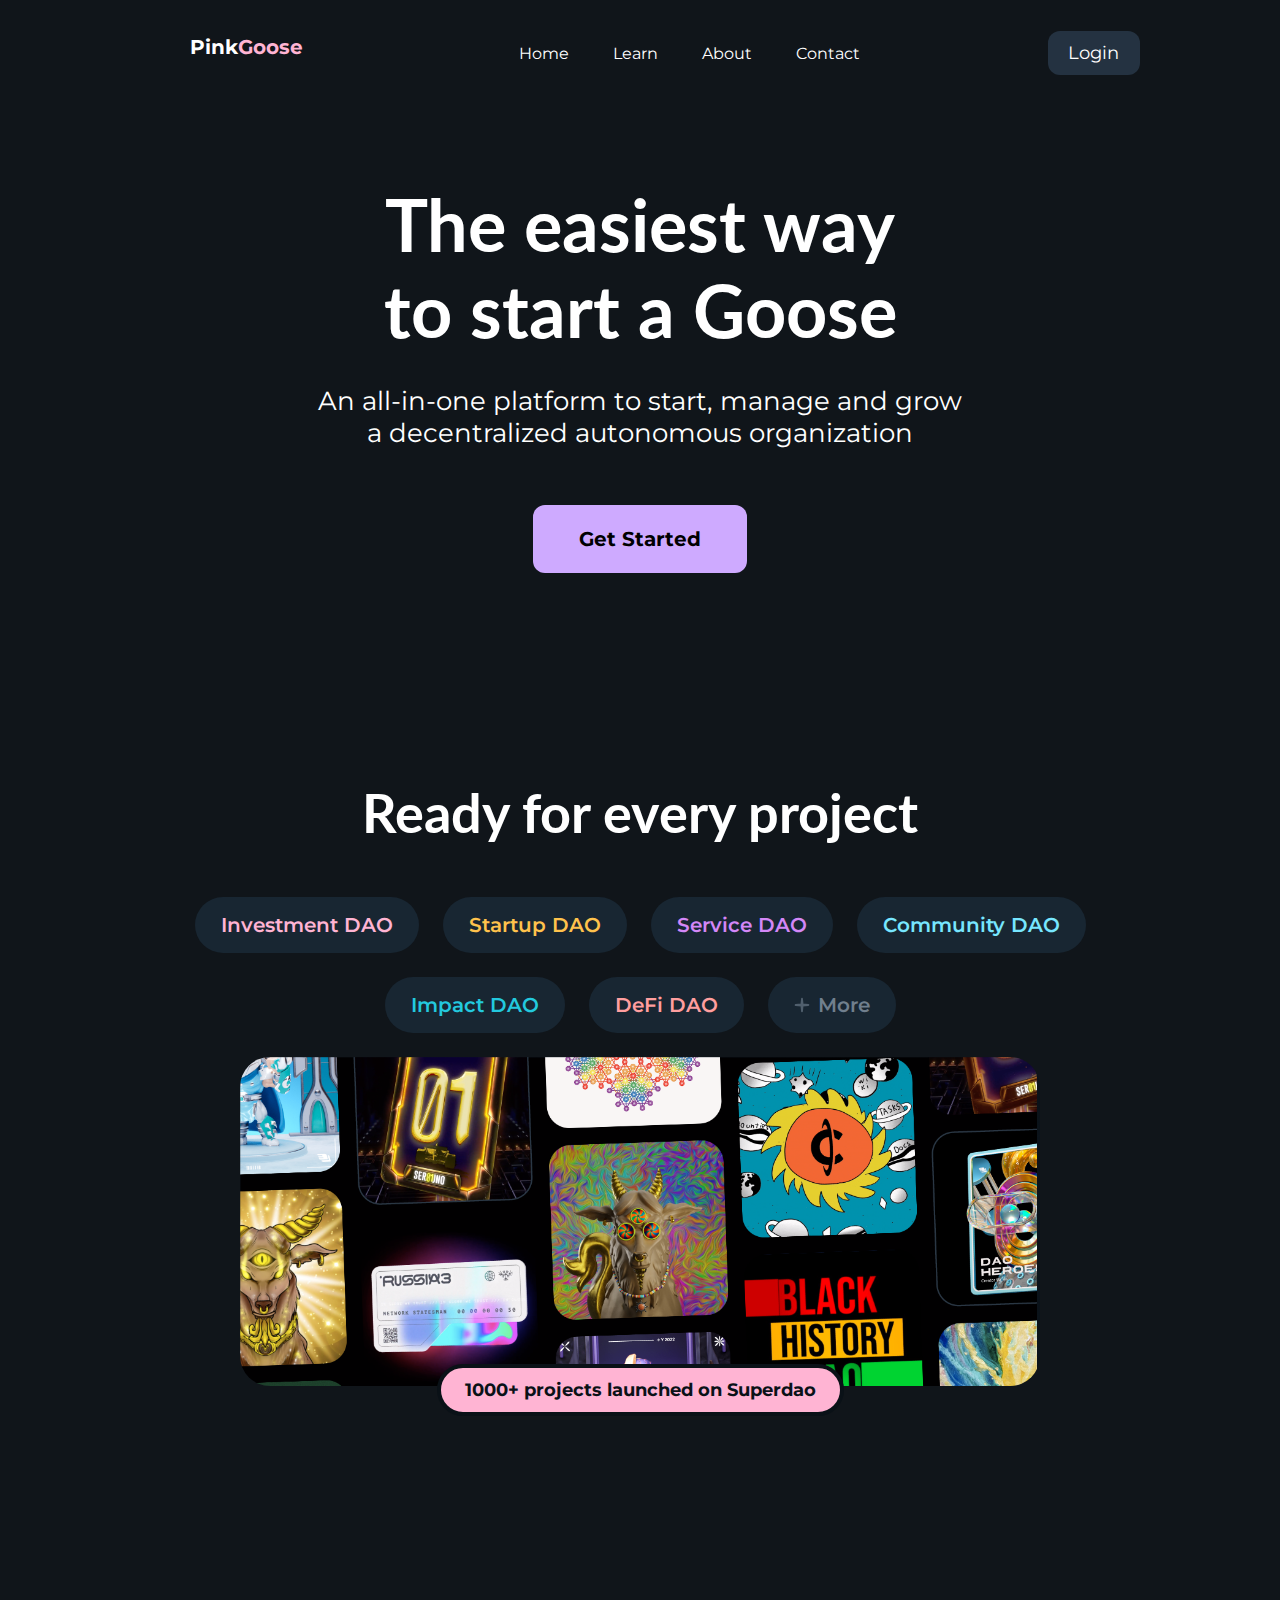
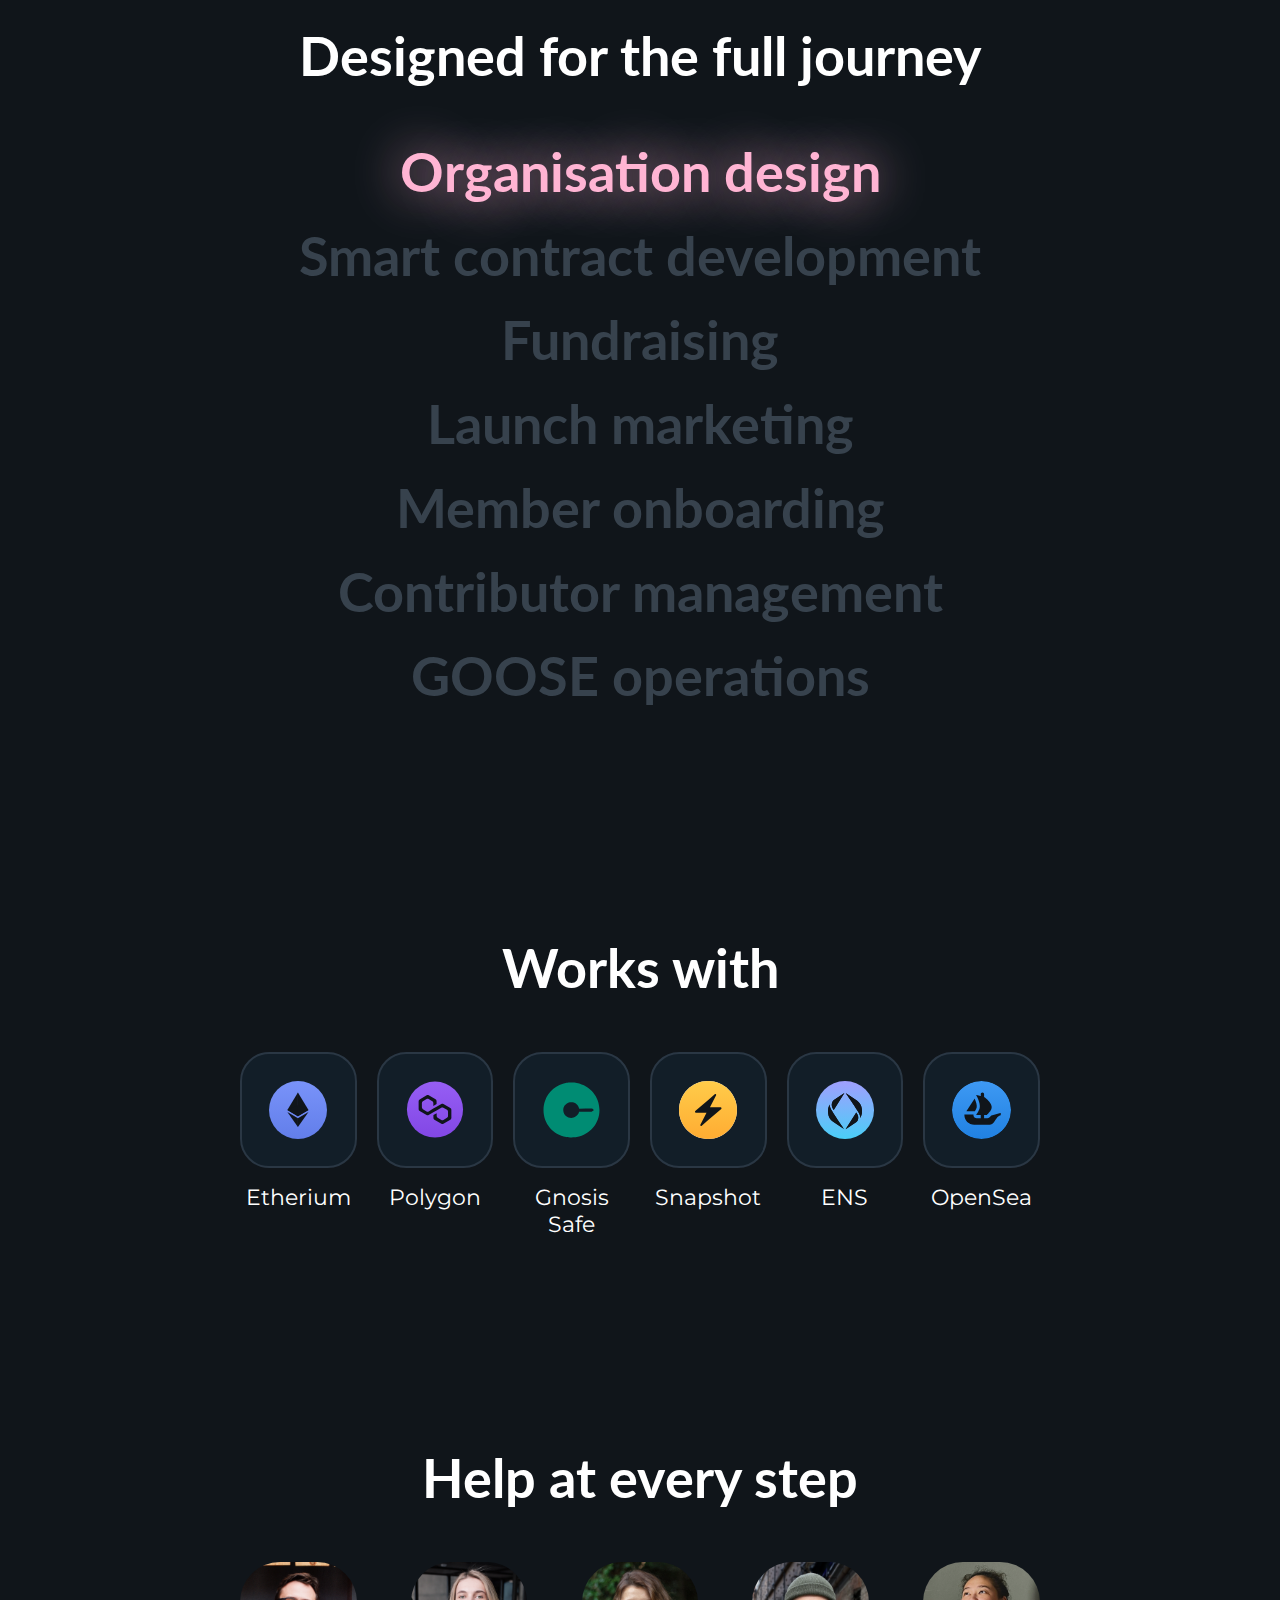
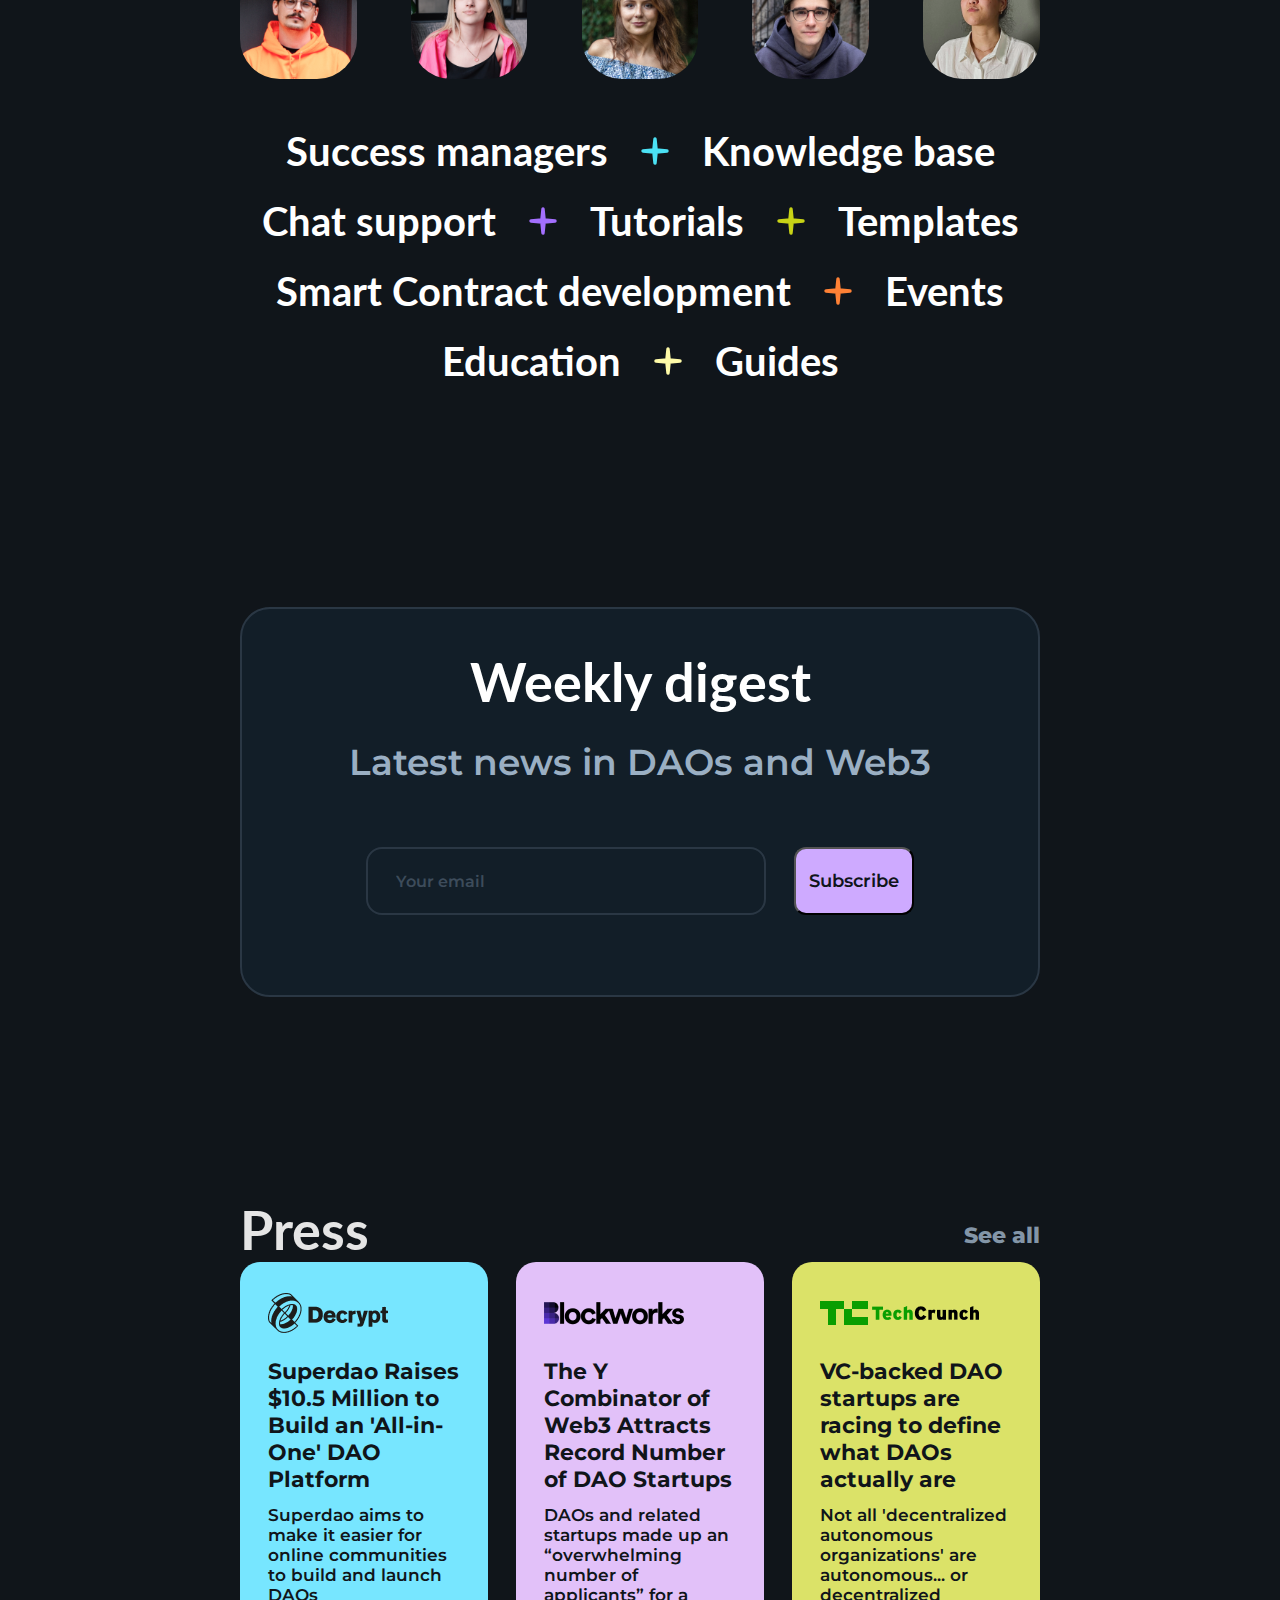
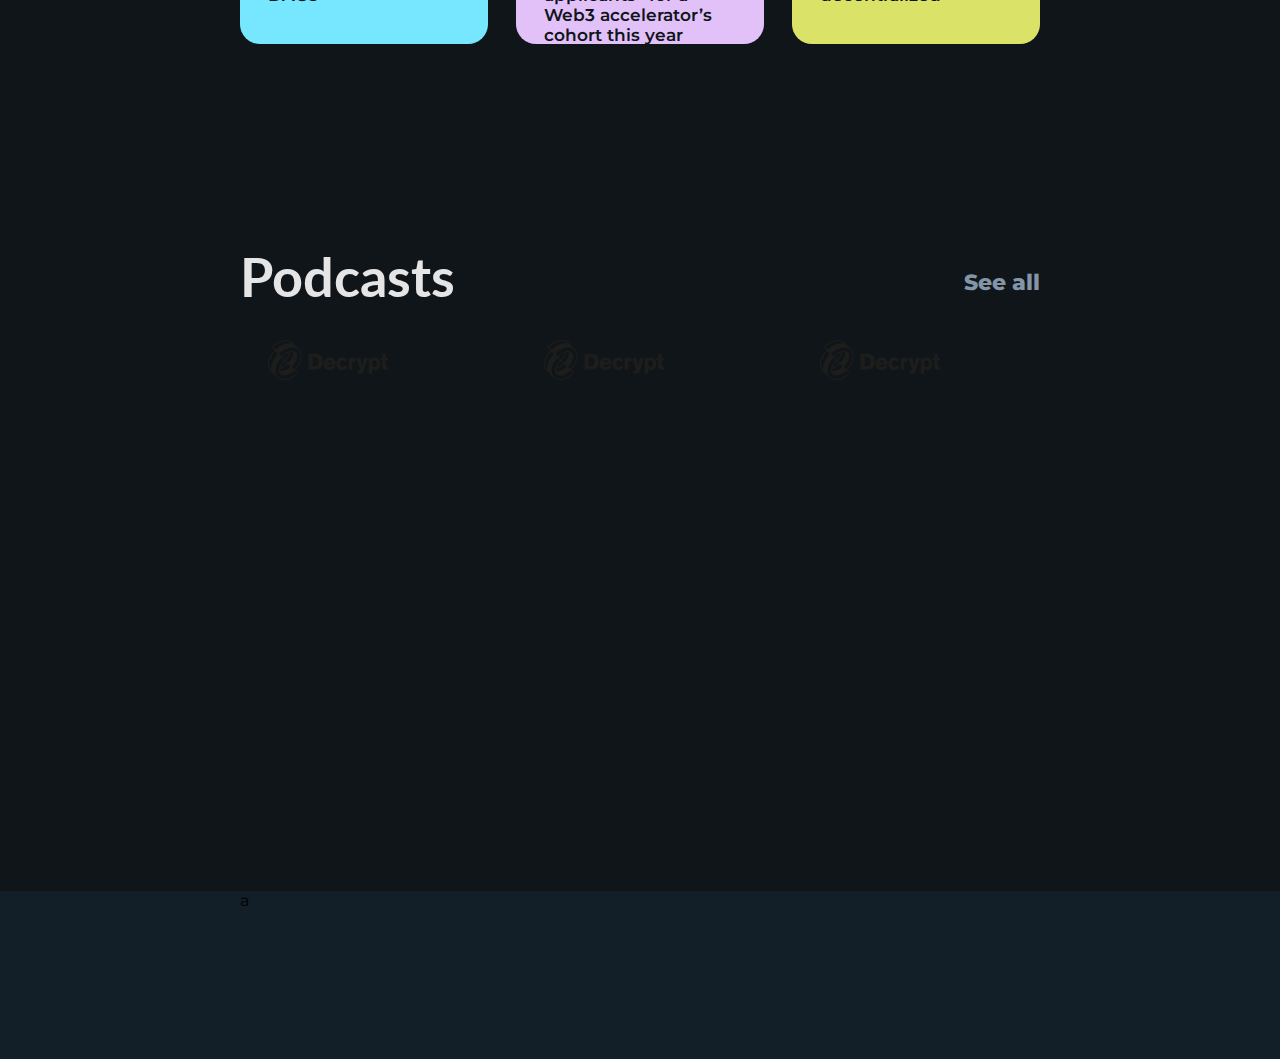
==== commit 23e31804: "EOD Commit 29/10/2024" ====
--- a/index.html
+++ b/index.html
@@ -13,47 +13,47 @@
 <body>
     <div class="topbar">
         <div class="logo">
-            <p class="logo_left">Pink</h1>
-            <p class="logo_right">Goose</h1>
+            <p class="logo-left">Pink</h1>
+            <p class="logo-right">Goose</h1>
         </div>
         <div class="menubar">
-            <a href="#menubar" class="item">Home</a>
-            <a href="#section-2" class="item">Learn</a>
-            <a href="#section-3" class="item">About</a>
-            <a href="#section-4" class="item">Contact</a>
-        </div>
-        <div class="loginbutton" onclick="login()">
+            <a href="#menubar" class="menubar-item">Home</a>
+            <a href="#section-2" class="menubar-item">Learn</a>
+            <a href="#section-3" class="menubar-item">About</a>
+            <a href="#section-4" class="menubar-item">Contact</a>
+        </div>
+        <div class="login-button" onclick="login()">
             <p>Login</p>
         </div>
     </div>
     <div class="content">
         <div class="section" id="section-1">
             <h1 class="cta">The easiest way<br>to start a Goose</h1>
-            <p class="text">An all-in-one platform to start, manage and grow<br>a decentralized autonomous organization</p>
-            <div class="gobutton" onclick="go()">
+            <p class="section-text">An all-in-one platform to start, manage and grow<br>a decentralized autonomous organization</p>
+            <div class="section-button-go" onclick="go()">
                 <p>Get Started</p>
             </div>
         </div>
         <div class="section" id="section-2">
-            <h1 class="sectionheading">Ready for every project</h1>
-            <div class="tagrow tagrow-4">
-                <div class="tag"><p class="tagbody" style="color:#FFB4D3">Investment DAO</p></div>
-                <div class="tag"><p class="tagbody" style="color:#FFC24C">Startup DAO</p></div>
-                <div class="tag"><p class="tagbody" style="color:#D387F7">Service DAO</p></div>
-                <div class="tag"><p class="tagbody" style="color:#77E6FF">Community DAO</p></div>
-            </div>
-            <div class="tagrow tagrow-3">
-                <div class="tag"><p class="tagbody" style="color:#23C9DE">Impact DAO</p></div>
-                <div class="tag"><p class="tagbody" style="color:#FF9E9E">DeFi DAO</p></div>
+            <h1 class="section-heading">Ready for every project</h1>
+            <div class="tags-row tags-row-4">
+                <div class="tag"><p class="tag-body _text-colour-1">Investment DAO</p></div>
+                <div class="tag"><p class="tag-body _text-colour-2">Startup DAO</p></div>
+                <div class="tag"><p class="tag-body _text-colour-3">Service DAO</p></div>
+                <div class="tag"><p class="tag-body _text-colour-4">Community DAO</p></div>
+            </div>
+            <div class="tags-row tags-row-3">
+                <div class="tag"><p class="tag-body _text-colour-5">Impact DAO</p></div>
+                <div class="tag"><p class="tag-body _text-colour-6">DeFi DAO</p></div>
                 <div class="tag">
-                    <svg class="tagstar" xmlns="http://www.w3.org/2000/svg" width="16" height="16" viewBox="0 0 20 20" fill="none">
+                    <svg class="tag-star" xmlns="http://www.w3.org/2000/svg" width="16" height="16" viewBox="0 0 20 20" fill="none">
                         <path d="M10 2L10.7524 9.24764L18 10L10.7524 10.7524L10 18L9.24764 10.7524L2 10L9.24764 9.24764L10 2Z" stroke="#505F6D" stroke-width="2.27286" stroke-linejoin="round"/>
                     </svg>
-                    <p class="tagbody" style="color:#707F8D">More</p>
-                </div>
-            </div>
-            <div class="showcasecontainer" style="background-size:cover;background-image:url('sources/images/section2/Untitled.png');"">
-                <div class="showcases">
+                    <p class="tag-body _text-colour-7">More</p>
+                </div>
+            </div>
+            <div class="showcase-container">
+                <div class="showcase">
                     <!-- <image class="showcase" src="./sources/images/Showcase_1.png"></image>
                     <image class="showcase" src="./sources/images/section2/Showcase_2.png"></image>
                     <image class="showcase" src="./sources/images/section2/Showcase_3.png"></image>
@@ -69,53 +69,53 @@
                     <image class="showcase" src="./sources/images/section2/Showcase_13.png"></image> -->
                 </div>
             </div>
-            <div class="showcasefooter"><p>1000+ projects launched on Superdao</p></div>
+            <div class="showcase-footer"><p>1000+ projects launched on Superdao</p></div>
         </div>
         <div class="section" id="section-3">
-            <h1 class="sectionheading">Designed for the full journey</h1>
-            <h2 onmouseover="hover(this)" class="journeytext active">Organisation design</h2>
-            <h2 onmouseover="hover(this)" class="journeytext">Smart contract development</h2>
-            <h2 onmouseover="hover(this)" class="journeytext">Fundraising</h2>
-            <h2 onmouseover="hover(this)" class="journeytext">Launch marketing</h2>
-            <h2 onmouseover="hover(this)" class="journeytext">Member onboarding</h2>
-            <h2 onmouseover="hover(this)" class="journeytext">Contributor management</h2>
-            <h2 onmouseover="hover(this)" class="journeytext">GOOSE operations</h2>
+            <h1 class="section-heading">Designed for the full journey</h1>
+            <h2 onmouseover="hover(this)" class="journey-text active">Organisation design</h2>
+            <h2 onmouseover="hover(this)" class="journey-text">Smart contract development</h2>
+            <h2 onmouseover="hover(this)" class="journey-text">Fundraising</h2>
+            <h2 onmouseover="hover(this)" class="journey-text">Launch marketing</h2>
+            <h2 onmouseover="hover(this)" class="journey-text">Member onboarding</h2>
+            <h2 onmouseover="hover(this)" class="journey-text">Contributor management</h2>
+            <h2 onmouseover="hover(this)" class="journey-text">GOOSE operations</h2>
         </div>
         <div class="section" id="section-4">
-            <h1 class="sectionheading">Works with</h1>
+            <h1 class="section-heading">Works with</h1>
             <div class="technologies">
-                <div class="techitem">
-                    <div class="imgcontainer">
+                <div class="technologies-item">
+                    <div class="technologies-item-image">
                         <img src="sources/images/section4/eth.svg"></img>
                     </div>
                     <p>Etherium</p>
                 </div>
-                <div class="techitem">
-                    <div class="imgcontainer">
+                <div class="technologies-item">
+                    <div class="technologies-item-image">
                         <img src="sources/images/section4/polg.svg"></img>
                     </div>
                     <p>Polygon</p>
                 </div>
-                <div class="techitem">
-                    <div class="imgcontainer">
+                <div class="technologies-item">
+                    <div class="technologies-item-image">
                         <img src="sources/images/section4/gns.svg"></img>
                     </div>
                     <p>Gnosis Safe</p>
                 </div>
-                <div class="techitem">
-                    <div class="imgcontainer">
+                <div class="technologies-item">
+                    <div class="technologies-item-image">
                         <img src="sources/images/section4/sns.svg"></img>
                     </div>
                     <p>Snapshot</p>
                 </div>
-                <div class="techitem">
-                    <div class="imgcontainer">
+                <div class="technologies-item">
+                    <div class="technologies-item-image">
                         <img src="sources/images/section4/ens.svg"></img>
                     </div>
                     <p>ENS</p>
                 </div>
-                <div class="techitem">
-                    <div class="imgcontainer">
+                <div class="technologies-item">
+                    <div class="technologies-item-image">
                         <img src="sources/images/section4/ops.svg"></img>
                     </div>
                     <p>OpenSea</p>
@@ -123,54 +123,54 @@
             </div>
         </div>
         <div class="section" id="section5">
-            <h1 class="sectionheading">Help at every step</h1>
-            <div class="s5images">
-                <img src="./sources/images/section5/person_1.png" alt="" class="s5img">
-                <img src="./sources/images/section5/person_2.png" alt="" class="s5img">
-                <img src="./sources/images/section5/person_3.png" alt="" class="s5img">
-                <img src="./sources/images/section5/person_4.png" alt="" class="s5img">
-                <img src="./sources/images/section5/person_5.png" alt="" class="s5img">
+            <h1 class="section-heading">Help at every step</h1>
+            <div class="persons-images">
+                <img src="./sources/images/section5/person_1.png" alt="" class="persons-image">
+                <img src="./sources/images/section5/person_2.png" alt="" class="persons-image">
+                <img src="./sources/images/section5/person_3.png" alt="" class="persons-image">
+                <img src="./sources/images/section5/person_4.png" alt="" class="persons-image">
+                <img src="./sources/images/section5/person_5.png" alt="" class="persons-image">
             </div>
             <div class="buzzwords">
-                <div class="buzzrow">
-                    <span class="buzzword">Success managers</span>
-                    <svg class="buzzstar t-blue" xmlns="http://www.w3.org/2000/svg" width="30" height="30" viewBox="0 0 20 20" fill="none">
-                        <path d="M10 2L10.7524 9.24764L18 10L10.7524 10.7524L10 18L9.24764 10.7524L2 10L9.24764 9.24764L10 2Z" stroke-width="2.27286" stroke-linejoin="round"/>
-                    </svg>
-                    <span class="buzzword">Knowledge base</span>
+                <div class="buzzwords-row">
+                    <span class="buzzwords-word">Success managers</span>
+                    <svg class="buzzwords-star t-blue" xmlns="http://www.w3.org/2000/svg" width="30" height="30" viewBox="0 0 20 20" fill="none">
+                        <path d="M10 2L10.7524 9.24764L18 10L10.7524 10.7524L10 18L9.24764 10.7524L2 10L9.24764 9.24764L10 2Z" stroke-width="2.27286" stroke-linejoin="round"/>
+                    </svg>
+                    <span class="buzzwords-word">Knowledge base</span>
                 </div>    
-                <div class="buzzrow">
-                    <span class="buzzword">Chat support</span>
-                    <svg class="buzzstar t-purp" xmlns="http://www.w3.org/2000/svg" width="30" height="30" viewBox="0 0 20 20" fill="none">
-                        <path d="M10 2L10.7524 9.24764L18 10L10.7524 10.7524L10 18L9.24764 10.7524L2 10L9.24764 9.24764L10 2Z" stroke-width="2.27286" stroke-linejoin="round"/>
-                    </svg>
-                    <span class="buzzword">Tutorials</span>
-                    <svg class="buzzstar t-gren" xmlns="http://www.w3.org/2000/svg" width="30" height="30" viewBox="0 0 20 20" fill="none">
-                        <path d="M10 2L10.7524 9.24764L18 10L10.7524 10.7524L10 18L9.24764 10.7524L2 10L9.24764 9.24764L10 2Z" stroke-width="2.27286" stroke-linejoin="round"/>
-                    </svg>
-                    <span class="buzzword">Templates</span>
-                </div>
-                <div class="buzzrow">
-                    <span class="buzzword">Smart Contract development</span>
-                    <svg class="buzzstar t-orng" xmlns="http://www.w3.org/2000/svg" width="30" height="30" viewBox="0 0 20 20" fill="none">
-                        <path d="M10 2L10.7524 9.24764L18 10L10.7524 10.7524L10 18L9.24764 10.7524L2 10L9.24764 9.24764L10 2Z" stroke-width="2.27286" stroke-linejoin="round"/>
-                    </svg>
-                    <span class="buzzword">Events</span>
-                </div>
-                <div class="buzzrow">
-                    <span class="buzzword">Education</span>
-                    <svg class="buzzstar t-lyel" xmlns="http://www.w3.org/2000/svg" width="30" height="30" viewBox="0 0 20 20" fill="none">
-                        <path d="M10 2L10.7524 9.24764L18 10L10.7524 10.7524L10 18L9.24764 10.7524L2 10L9.24764 9.24764L10 2Z" stroke-width="2.27286" stroke-linejoin="round"/>
-                    </svg>
-                    <span class="buzzword">Guides</span>
+                <div class="buzzwords-row">
+                    <span class="buzzwords-word">Chat support</span>
+                    <svg class="buzzwords-star t-purp" xmlns="http://www.w3.org/2000/svg" width="30" height="30" viewBox="0 0 20 20" fill="none">
+                        <path d="M10 2L10.7524 9.24764L18 10L10.7524 10.7524L10 18L9.24764 10.7524L2 10L9.24764 9.24764L10 2Z" stroke-width="2.27286" stroke-linejoin="round"/>
+                    </svg>
+                    <span class="buzzwords-word">Tutorials</span>
+                    <svg class="buzzwords-star t-gren" xmlns="http://www.w3.org/2000/svg" width="30" height="30" viewBox="0 0 20 20" fill="none">
+                        <path d="M10 2L10.7524 9.24764L18 10L10.7524 10.7524L10 18L9.24764 10.7524L2 10L9.24764 9.24764L10 2Z" stroke-width="2.27286" stroke-linejoin="round"/>
+                    </svg>
+                    <span class="buzzwords-word">Templates</span>
+                </div>
+                <div class="buzzwords-row">
+                    <span class="buzzwords-word">Smart Contract development</span>
+                    <svg class="buzzwords-star t-orng" xmlns="http://www.w3.org/2000/svg" width="30" height="30" viewBox="0 0 20 20" fill="none">
+                        <path d="M10 2L10.7524 9.24764L18 10L10.7524 10.7524L10 18L9.24764 10.7524L2 10L9.24764 9.24764L10 2Z" stroke-width="2.27286" stroke-linejoin="round"/>
+                    </svg>
+                    <span class="buzzwords-word">Events</span>
+                </div>
+                <div class="buzzwords-row">
+                    <span class="buzzwords-word">Education</span>
+                    <svg class="buzzwords-star t-lyel" xmlns="http://www.w3.org/2000/svg" width="30" height="30" viewBox="0 0 20 20" fill="none">
+                        <path d="M10 2L10.7524 9.24764L18 10L10.7524 10.7524L10 18L9.24764 10.7524L2 10L9.24764 9.24764L10 2Z" stroke-width="2.27286" stroke-linejoin="round"/>
+                    </svg>
+                    <span class="buzzwords-word">Guides</span>
                 </div>
             </div>
         </div>
         <div class="section" id="section6">
             <div class="digest">
-                <h1 class="digesttitle">Weekly digest</h1>
-                <p class="subtitle">Latest news in DAOs and Web3</p>
-                <form action="" class="digestform" id="form-digest">
+                <h1 class="digest-title">Weekly digest</h1>
+                <p class="digest-subtitle">Latest news in DAOs and Web3</p>
+                <form action="" class="digest-form" id="form-digest">
                     <input placeholder="Your email" type="text">
                     <button type="submit">
                         Subscribe
@@ -179,14 +179,54 @@
             </div>
         </div>
         <div class="section" id="section7">
-            <div class="s7-top">
+            <div class="collection-top">
                 <h1 class="title">Press</h1>
-                <a href="#" class="s7-more-link">See all </a>
+                <a href="#" class="collection-more-link">See all </a>
+            </div>
+            <div class="collection-container">
+                <div class="container-item colour-8">
+                    <img class="container-item-image" src="sources/images/Frame 5589.png"/>
+                    <h1 class="container-item-title">Superdao Raises $10.5 Million to Build an 'All-in-One' DAO Platform</h1>
+                    <p class="container-item-text">Superdao aims to make it easier for online communities to build and launch DAOs</p>
+                </div>
+                <div class="container-item colour-9">
+                    <img class="container-item-image" src="sources/images/Frame 5560.png"/>
+                    <h1 class="container-item-title">The Y Combinator of Web3 Attracts Record Number of DAO Startups</h1>
+                    <p class="container-item-text">DAOs and related startups made up an “overwhelming number of applicants” for a Web3 accelerator’s cohort this year</p>
+                </div>
+                <div class="container-item colour-10">
+                    <img class="container-item-image" src="sources/images/Frame 5591.png"/>
+                    <h1 class="container-item-title">VC-backed DAO startups are racing to define what DAOs actually are</h1>
+                    <p class="container-item-text">Not all 'decentralized autonomous organizations' are autonomous... or decentralized</p>
+                </div>
+            </div>
+        </div>
+        <div class="section" id="section8">
+            <div class="collection-top">
+                <h1 class="title">Podcasts</h1>
+                <a href="#" class="collection-more-link">See all </a>
+            </div>
+            <div class="collection-container">
+                <div class="container-item container-item-podcasts">
+                    <img class="container-item-image" src="sources/images/Frame 5589.png"/>
+                    <h1 class="container-item-title">Superdao Raises $10.5 Million to Build an 'All-in-One' DAO Platform</h1>
+                    <p class="container-item-text">Superdao aims to make it easier for online communities to build and launch DAOs</p>
+                </div>
+                <div class="container-item container-item-podcasts">
+                    <img class="container-item-image" src="sources/images/Frame 5589.png"/>
+                    <h1 class="container-item-title">The Y Combinator of Web3 Attracts Record Number of DAO Startups</h1>
+                    <p class="container-item-text">DAOs and related startups made up an “overwhelming number of applicants” for a Web3 accelerator’s cohort this year</p>
+                </div>
+                <div class="container-item container-item-podcasts">
+                    <img class="container-item-image" src="sources/images/Frame 5589.png"/>
+                    <h1 class="container-item-title">VC-backed DAO startups are racing to define what DAOs actually are</h1>
+                    <p class="container-item-text">Not all 'decentralized autonomous organizations' are autonomous... or decentralized</p>
+                </div>
             </div>
         </div>
     </div>
     <div class="footer">
-        <div class="footercontent">a</div>
+        <div class="footer-content">a</div>
     </div>
     <script src="sources/js/s3.js" type="text/javascript"></script>
 </body>
--- a/sources/style.css
+++ b/sources/style.css
@@ -25,8 +25,39 @@
 ::selection{
     display: none;
 }
-/*--------*/
+/* Colours */
 
+._text-colour-1{
+    color: #FFB4D3;
+}
+._text-colour-2{
+    color: #FFC24C;
+}
+._text-colour-3{
+    color: #D387F7;
+}
+._text-colour-4{
+    color: #77E6FF;
+}
+._text-colour-5{
+    color: #23C9DE;
+}
+._text-colour-6{
+    color: #FF9E9E;
+}
+._text-colour-7{
+    color: #707F8D;
+}
+.colour-8{
+    background-color: #77E6FF;
+}
+.colour-9{
+    background-color: #E2C1F9;
+}
+.colour-10{
+    background-color: #DBE268;
+}
+/* Path colours */
 .t-blue path{
     color:#4BE1F4;
     stroke:#4BE1F4;
@@ -65,14 +96,14 @@
     max-height: 106px;
     position: relative;
 }
-.logo_left{
+.logo-left{
     color:var(--foreground);
     font-size: 20px;
     height:20px;
     position: relative;
     top:35px;
 }
-.logo_right{
+.logo-right{
     color:var(--accent-1);
     font-size: 20px;
     height:20px;
@@ -86,7 +117,7 @@
     justify-content: space-between;
     width:33%;
 }
-.loginbutton{
+.login-button{
     align-self: center;
     background:var(--interactable-1);
     border-radius: 12px;
@@ -99,10 +130,10 @@
     right:-100px;
     width:92px;
 }
-.loginbutton p{
+.login-button p{
     margin: 11px 20px;
 }
-.item{
+.menubar-item{
     color:var(--foreground);
     text-decoration: none;
 }
@@ -121,7 +152,7 @@
     margin-bottom:200px;
     width:62.5vw;
 }
-.section .text{
+.section .section-text{
     color: var(--foreground);
     font-size: 26px;
     margin-top: 32px;
@@ -134,7 +165,7 @@
     text-align: center;
     overflow-x:visible;
 }
-.gobutton{
+.section-button-go{
     align-self: center;
     background:var(--accent-2);
     border-radius: 12px;
@@ -145,7 +176,7 @@
     position: relative;
     width:214px;
 }
-.gobutton p{
+.section-button-go p{
     color: black;
     font-weight: 700;
     font-size: 20px;
@@ -153,7 +184,7 @@
     margin: 16px auto;
     text-align: center;
 }
-.sectionheading{
+.section-heading{
     color:var(--foreground);
     font-family:Lato;
     font-size:54px;
@@ -162,7 +193,7 @@
     margin-bottom: 44px;
     word-wrap: break-word
 }
-.tagrow{
+.tags-row{
     display: flex;
     flex-direction: row;
     gap:24px;
@@ -178,10 +209,10 @@
     align-items: flex-start;
     
 }
-.tagstar{
+.tag-star{
     margin:auto 8px auto auto;
 }
-.tagbody{
+.tag-body{
     text-align: center;
     font-family: Montserrat;
     font-size: 20px;
@@ -189,14 +220,16 @@
     font-weight: 600;
     line-height: 40px; /* 200% */
 }
-.showcasecontainer{
+.showcase-container{
     aspect-ratio: 2.434077079;
     background-color: #010001;
+    background-size:cover;
+    background-image:url('./images/section2/Untitled.png');
     border-radius: 30px;
     /* height:493px; */
     width:100%;
 }
-.showcases{
+.showcase{
     display:flex;
     flex-direction: column;
     flex-wrap:wrap;
@@ -206,14 +239,14 @@
     transform: rotate(-2deg);
     width: calc(100% + 200px);
 }
-.showcasefooter{
+.showcase-footer{
     background-color: var(--accent-1);
     border-radius: 100px;
     border: 4px solid #0A1117;  
     margin-top:-22px;
     padding: 6px 24px;
 }
-.showcasefooter p{
+.showcase-footer p{
     color: #0A1117;
     font-size: 18px;
     font-style: normal;
@@ -227,7 +260,7 @@
     width:250px;
     z-index:0;
 }
-.journeytext{
+.journey-text{
     margin-bottom:20px;
     color: #37424D;
     text-align: center;
@@ -238,7 +271,7 @@
     line-height: 64px; /* 118.519% */
     cursor: default;
 }
-.journeytext.active{
+.journey-text.active{
     color:var(--accent-1);
     text-shadow: 0 0 50px var(--accent-1);
 }
@@ -249,7 +282,7 @@
     overflow-x: hidden;
     width:100%;
 }
-.techitem{
+.technologies-item{
     min-width:80px;
     height:calc(60px + calc(calc(100% - calc(5 * 20px)) / 6));
     width: calc(calc(100% - calc(5 * 20px)) / 6);
@@ -260,7 +293,7 @@
     gap: 10px;
     flex-shrink: 0;
 }
-.imgcontainer{
+.technologies-item-image{
     background: #121E28;
     border-radius: 25%;
     border: 2px solid #2A3744;
@@ -270,17 +303,17 @@
     justify-content: center;
     aspect-ratio: 1;
 }
-.imgcontainer img{
+.technologies-item-image img{
     aspect-ratio: 1;
     width:calc(calc(62.5vw - calc(5* 20px)) / 12);
 }
-.techitem p{
+.technologies-item p{
     color:var(--foreground);
     font-size: 22px;
     margin-top: 16px;
     text-align: center;
 }
-.s5images{
+.persons-images{
     display:flex;
     flex-direction: row;
     justify-content: space-between;
@@ -288,7 +321,7 @@
     overflow-x: hidden;
     width:100%;
 }
-.s5img{
+.persons-image{
     aspect-ratio: 1;
     border-radius:40px;
     min-width:80px;
@@ -296,17 +329,17 @@
     max-width: 160px;
     gap: 25px;
 }
-.buzzrow{
+.buzzwords-row{
     text-align: center;
     margin-bottom:22px;
 }
-.buzzword{
+.buzzwords-word{
     color:white;
     font-family: Lato;
     font-size: 40px;
     font-weight: bold;
 }
-.buzzstar{
+.buzzwords-star{
     margin: auto 28px auto;
 }
 .digest{
@@ -321,7 +354,7 @@
     flex-wrap:wrap;
     text-align: center;
 }
-.digest h1{
+.digest-title{
     font-family: Lato;
     font-weight:bold;
     color: white;
@@ -329,7 +362,7 @@
     margin-top:40px;
     margin-bottom:26px;
 }
-.subtitle{
+.digest-subtitle{
     font-family: Montserrat;
     font-size:36px;
     font-weight:600;
@@ -366,25 +399,51 @@
     height:68px;
     width: 9.375vw;
 }
-.s7-top{
+.collection-top{
     width:100%;
     display: flex;
     flex-direction: row;
     justify-content: space-between;
     align-items: end;
 }
-.s7-top h1{
+.collection-top h1{
     color: #E5E5E5;
     font-family: Lato;
-    font-size:54px
-}
-.s7-top a{
+    font-size:54px;
+}
+.collection-top a{
     color: #8395A7;
     font-size:22px;
     height: 40px;
     font-weight: 800;
     text-decoration: none;
 }
+.collection-container{
+    width:100%;
+    height:382px;
+    display:flex;
+    flex-direction: row;
+    justify-content: space-between;
+}
+.container-item{
+    color: var(--background);
+    height:100%;
+    width:calc(calc(100% - 56px) / 3);
+    border-radius: 20px;
+    padding: 30px 28px;
+}
+.container-item-image{
+    margin-bottom:20px;
+}
+.container-item-title{
+    font-weight: 700;
+    font-size:22px;
+    margin-bottom: 12px;;
+}
+.container-item-text{
+    font-weight: 600;
+    font-size: 17px;
+}
 /* Footer */
 .footer{
     width:100vw;
@@ -393,6 +452,6 @@
     justify-content: center;
     background-color:var(--secondary) ;
 }
-.footercontent{
+.footer-content{
     width:62.5vw;
 }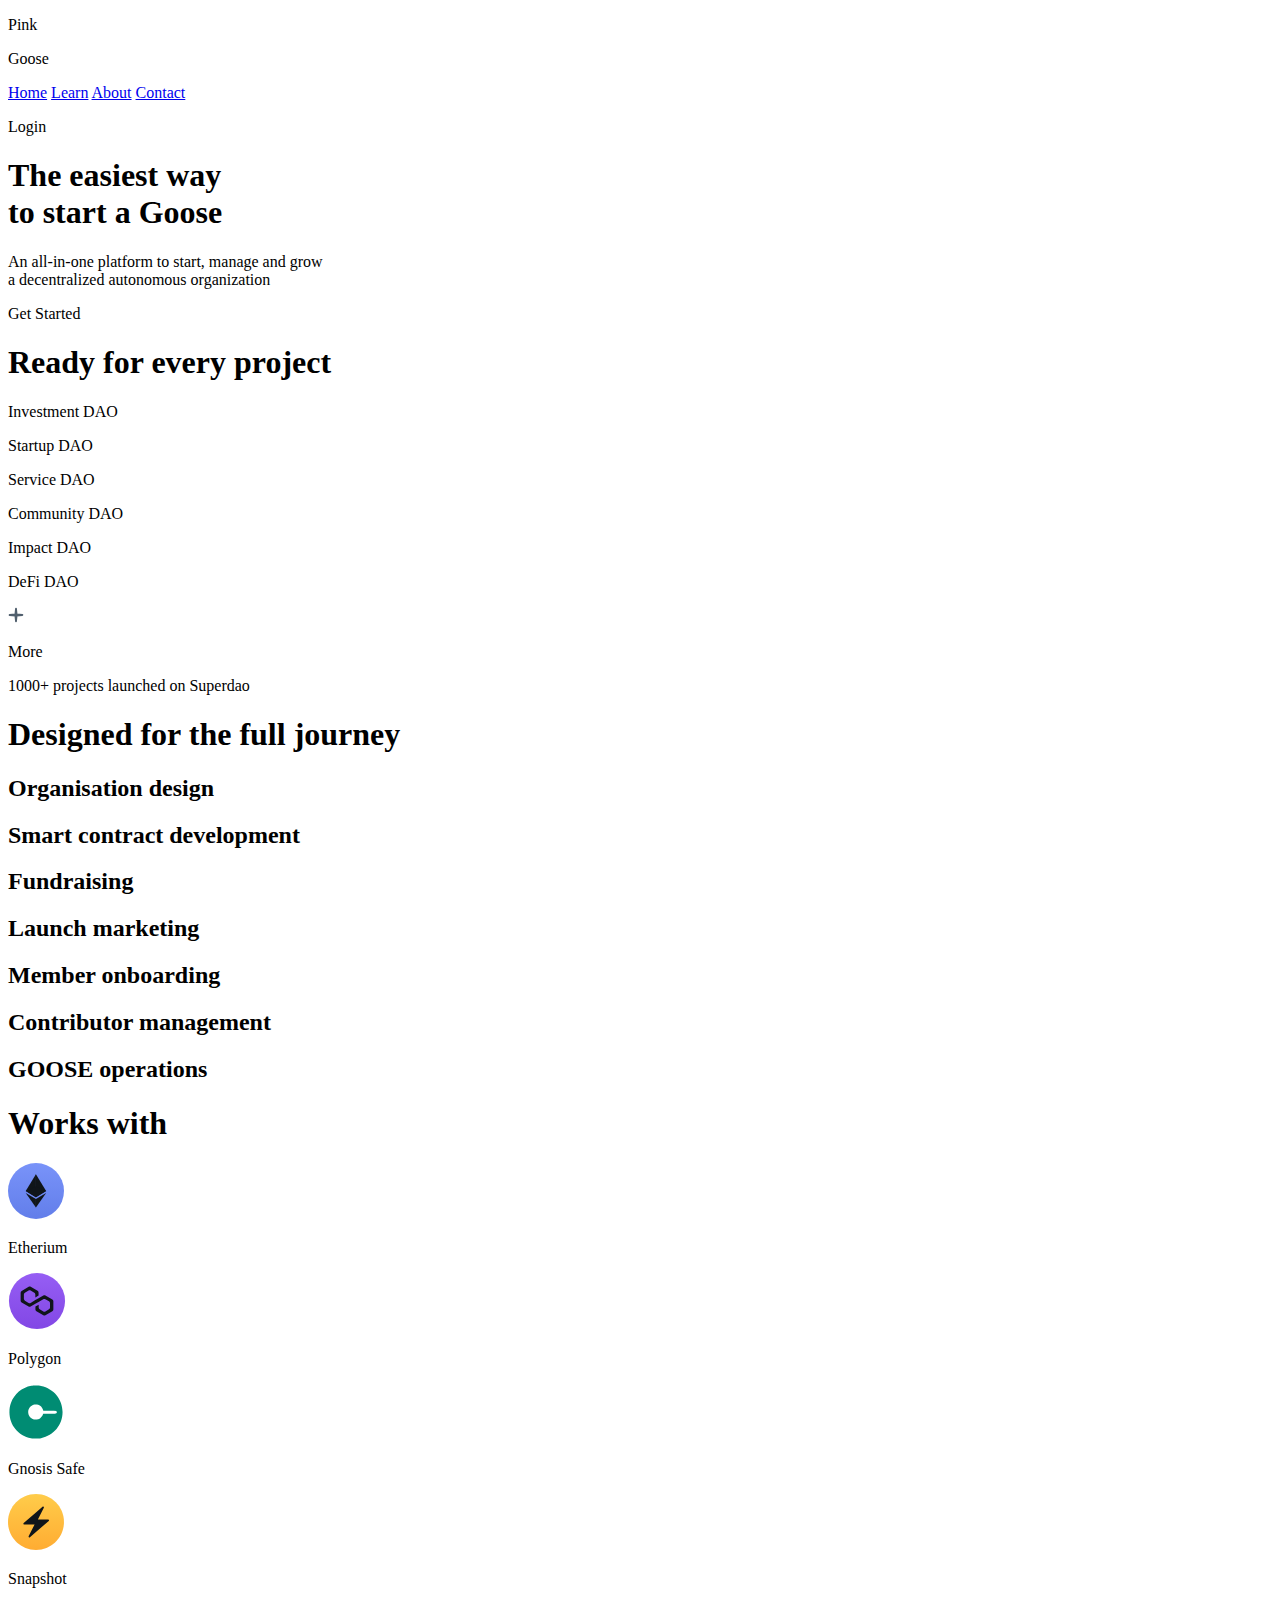
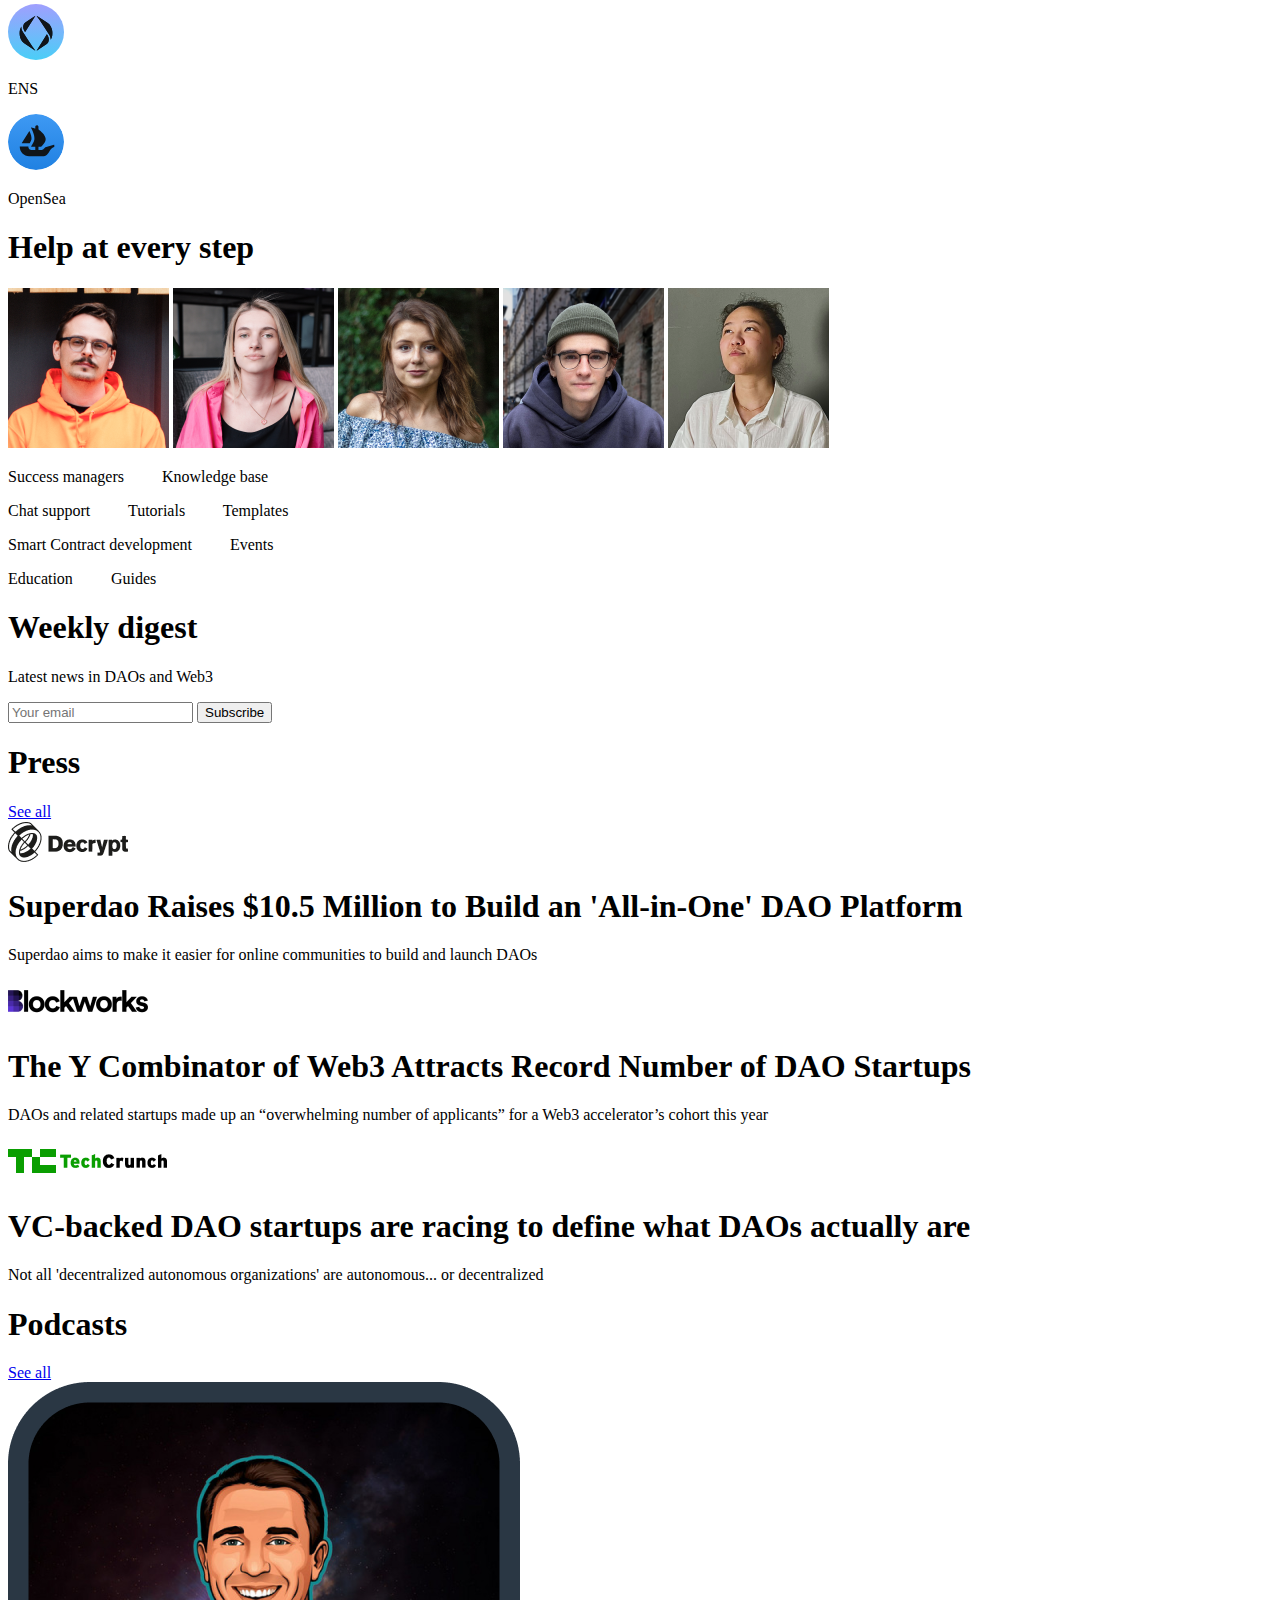
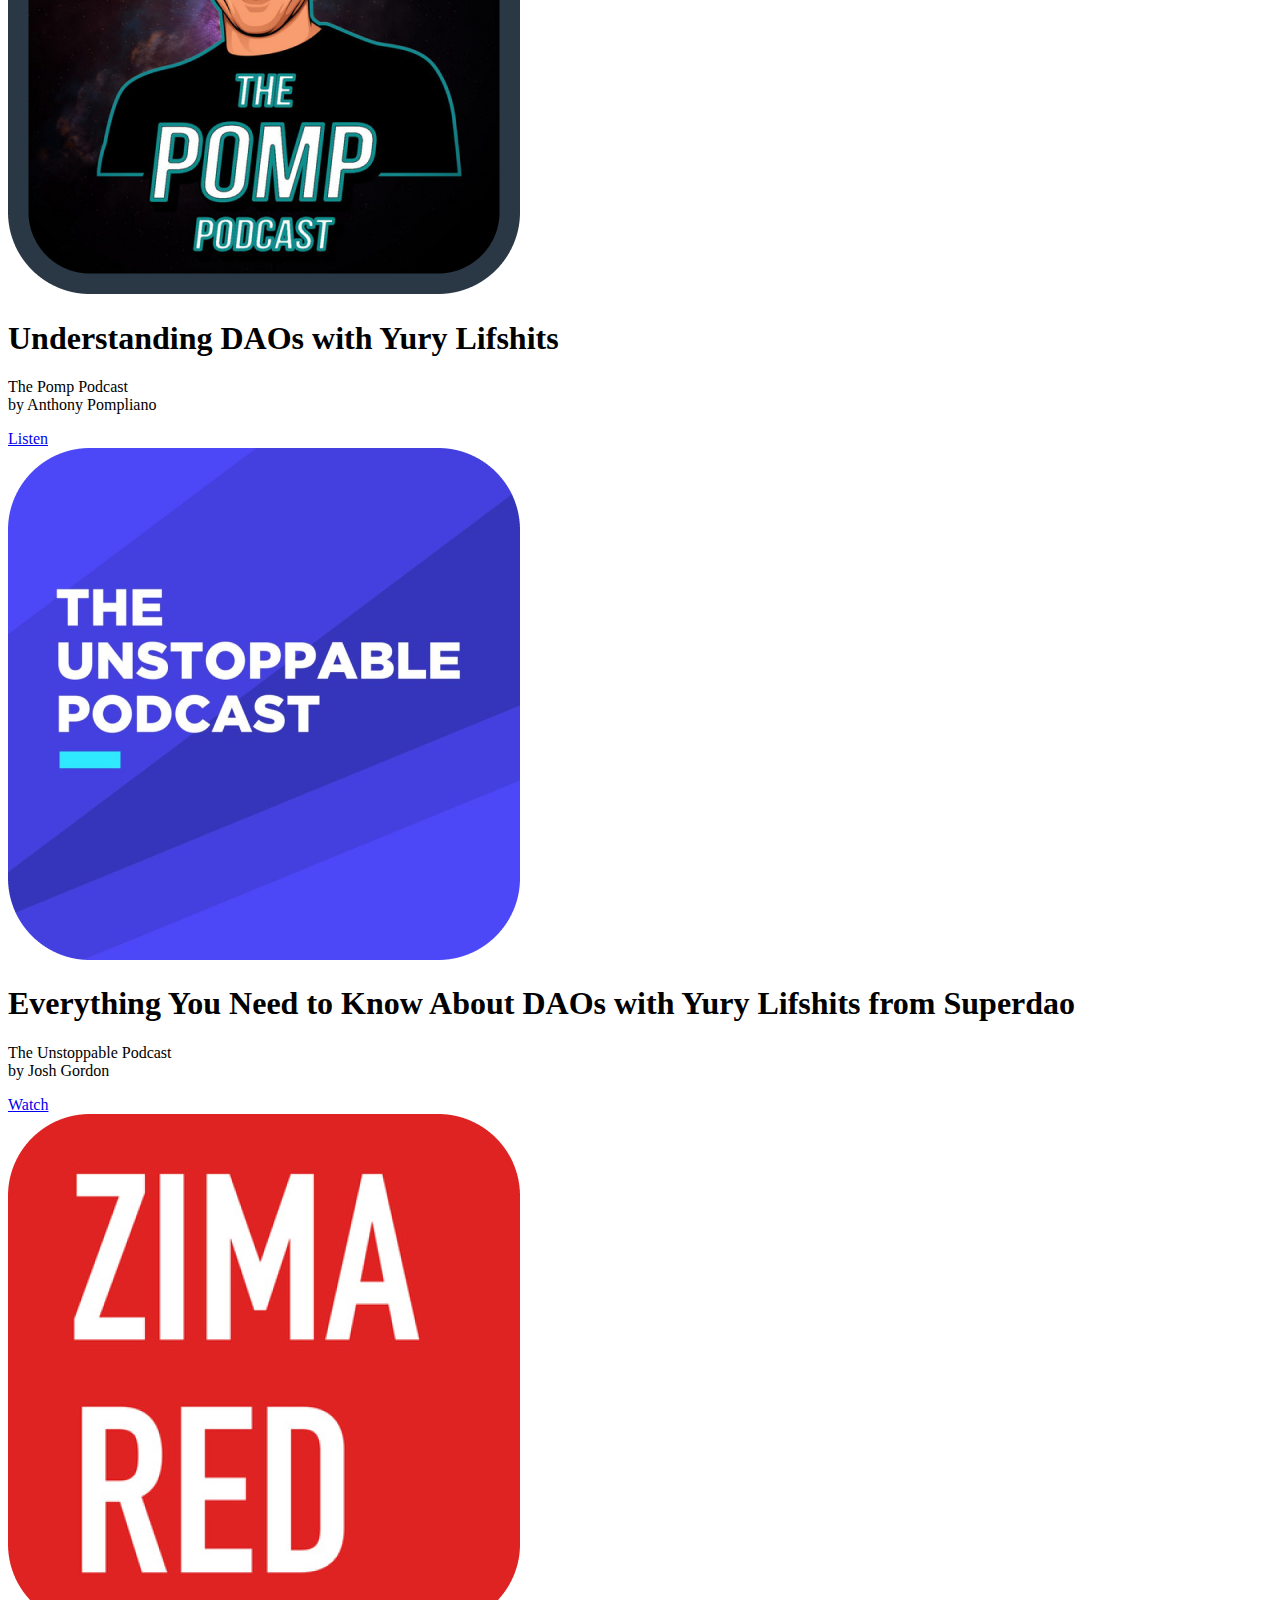
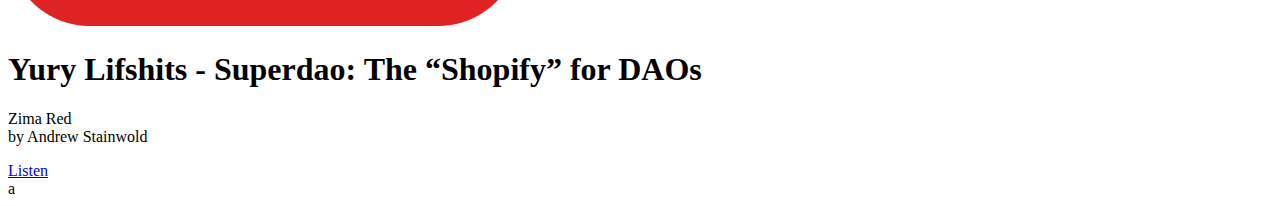
==== commit ab803820: "?" ====
--- a/index.html
+++ b/index.html
@@ -3,7 +3,7 @@
 <head>
     <meta charset="UTF-8">
     <meta name="viewport" content="width=device-width, initial-scale=1.0">
-    <link href="sources/style.css" rel="stylesheet" type="text/css" />
+    <link href="sources/css/style.css" rel="stylesheet" type="text/css" />
     <title>Pink Goose</title>
     <script>
         function login(){alert("Login")}
@@ -11,30 +11,30 @@
     </script>
 </head>
 <body>
-    <div class="topbar">
+    <header class="topbar">
         <div class="logo">
             <p class="logo-left">Pink</h1>
             <p class="logo-right">Goose</h1>
         </div>
-        <div class="menubar">
+        <nav class="menubar">
             <a href="#menubar" class="menubar-item">Home</a>
             <a href="#section-2" class="menubar-item">Learn</a>
             <a href="#section-3" class="menubar-item">About</a>
             <a href="#section-4" class="menubar-item">Contact</a>
-        </div>
+        </nav>
         <div class="login-button" onclick="login()">
             <p>Login</p>
         </div>
-    </div>
+    </header>
     <div class="content">
-        <div class="section" id="section-1">
+        <section id="section-landing">
             <h1 class="cta">The easiest way<br>to start a Goose</h1>
             <p class="section-text">An all-in-one platform to start, manage and grow<br>a decentralized autonomous organization</p>
             <div class="section-button-go" onclick="go()">
                 <p>Get Started</p>
             </div>
-        </div>
-        <div class="section" id="section-2">
+        </section>
+        <section id="section-showcase">
             <h1 class="section-heading">Ready for every project</h1>
             <div class="tags-row tags-row-4">
                 <div class="tag"><p class="tag-body _text-colour-1">Investment DAO</p></div>
@@ -70,8 +70,8 @@
                 </div>
             </div>
             <div class="showcase-footer"><p>1000+ projects launched on Superdao</p></div>
-        </div>
-        <div class="section" id="section-3">
+        </section>
+        <section id="section-journey">
             <h1 class="section-heading">Designed for the full journey</h1>
             <h2 onmouseover="hover(this)" class="journey-text active">Organisation design</h2>
             <h2 onmouseover="hover(this)" class="journey-text">Smart contract development</h2>
@@ -80,56 +80,56 @@
             <h2 onmouseover="hover(this)" class="journey-text">Member onboarding</h2>
             <h2 onmouseover="hover(this)" class="journey-text">Contributor management</h2>
             <h2 onmouseover="hover(this)" class="journey-text">GOOSE operations</h2>
-        </div>
-        <div class="section" id="section-4">
+        </section>
+        <section id="section-technologies">
             <h1 class="section-heading">Works with</h1>
             <div class="technologies">
                 <div class="technologies-item">
                     <div class="technologies-item-image">
-                        <img src="sources/images/section4/eth.svg"></img>
+                        <img alt="Etherium" src="sources/images/section4/eth.svg"></img>
                     </div>
                     <p>Etherium</p>
                 </div>
                 <div class="technologies-item">
                     <div class="technologies-item-image">
-                        <img src="sources/images/section4/polg.svg"></img>
+                        <img alt="Polygon" src="sources/images/section4/polg.svg"></img>
                     </div>
                     <p>Polygon</p>
                 </div>
                 <div class="technologies-item">
                     <div class="technologies-item-image">
-                        <img src="sources/images/section4/gns.svg"></img>
+                        <img alt="Gnosis Safe" src="sources/images/section4/gns.svg"></img>
                     </div>
                     <p>Gnosis Safe</p>
                 </div>
                 <div class="technologies-item">
                     <div class="technologies-item-image">
-                        <img src="sources/images/section4/sns.svg"></img>
+                        <img alt="Snapshot" src="sources/images/section4/sns.svg"></img>
                     </div>
                     <p>Snapshot</p>
                 </div>
                 <div class="technologies-item">
                     <div class="technologies-item-image">
-                        <img src="sources/images/section4/ens.svg"></img>
+                        <img alt="ENS" src="sources/images/section4/ens.svg"></img>
                     </div>
                     <p>ENS</p>
                 </div>
                 <div class="technologies-item">
                     <div class="technologies-item-image">
-                        <img src="sources/images/section4/ops.svg"></img>
+                        <img alt="OpenSea" src="sources/images/section4/ops.svg"></img>
                     </div>
                     <p>OpenSea</p>
                 </div>
             </div>
-        </div>
-        <div class="section" id="section5">
+        </section>
+        <section id="section-people">
             <h1 class="section-heading">Help at every step</h1>
             <div class="persons-images">
-                <img src="./sources/images/section5/person_1.png" alt="" class="persons-image">
-                <img src="./sources/images/section5/person_2.png" alt="" class="persons-image">
-                <img src="./sources/images/section5/person_3.png" alt="" class="persons-image">
-                <img src="./sources/images/section5/person_4.png" alt="" class="persons-image">
-                <img src="./sources/images/section5/person_5.png" alt="" class="persons-image">
+                <img alt="Mugshot 1" src="./sources/images/section5/person_1.png" alt="" class="persons-image">
+                <img alt="Mugshot 2" src="./sources/images/section5/person_2.png" alt="" class="persons-image">
+                <img alt="Mugshot 3" src="./sources/images/section5/person_3.png" alt="" class="persons-image">
+                <img alt="Mugshot 4" src="./sources/images/section5/person_4.png" alt="" class="persons-image">
+                <img alt="Mugshot 5" src="./sources/images/section5/person_5.png" alt="" class="persons-image">
             </div>
             <div class="buzzwords">
                 <div class="buzzwords-row">
@@ -165,8 +165,8 @@
                     <span class="buzzwords-word">Guides</span>
                 </div>
             </div>
-        </div>
-        <div class="section" id="section6">
+        </section>
+        <section id="section-digest">
             <div class="digest">
                 <h1 class="digest-title">Weekly digest</h1>
                 <p class="digest-subtitle">Latest news in DAOs and Web3</p>
@@ -177,57 +177,61 @@
                     </button>
                 </form>
             </div>
-        </div>
-        <div class="section" id="section7">
+        </section>
+        <section id="section-news">
             <div class="collection-top">
                 <h1 class="title">Press</h1>
                 <a href="#" class="collection-more-link">See all </a>
             </div>
             <div class="collection-container">
                 <div class="container-item colour-8">
-                    <img class="container-item-image" src="sources/images/Frame 5589.png"/>
+                    <img alt="Decrypt Logo" class="container-item-image" src="sources/images/section7/Decrypt.png"/>
                     <h1 class="container-item-title">Superdao Raises $10.5 Million to Build an 'All-in-One' DAO Platform</h1>
                     <p class="container-item-text">Superdao aims to make it easier for online communities to build and launch DAOs</p>
                 </div>
                 <div class="container-item colour-9">
-                    <img class="container-item-image" src="sources/images/Frame 5560.png"/>
+                    <img alt="Blockworks Logo" class="container-item-image" src="sources/images/section7/Blockworks.png"/>
                     <h1 class="container-item-title">The Y Combinator of Web3 Attracts Record Number of DAO Startups</h1>
                     <p class="container-item-text">DAOs and related startups made up an “overwhelming number of applicants” for a Web3 accelerator’s cohort this year</p>
                 </div>
                 <div class="container-item colour-10">
-                    <img class="container-item-image" src="sources/images/Frame 5591.png"/>
+                    <img alt="TechCrunch Logo" class="container-item-image" src="sources/images/section7/TechCrunch.png"/>
                     <h1 class="container-item-title">VC-backed DAO startups are racing to define what DAOs actually are</h1>
                     <p class="container-item-text">Not all 'decentralized autonomous organizations' are autonomous... or decentralized</p>
                 </div>
             </div>
-        </div>
-        <div class="section" id="section8">
+        </section>
+        <!-- Podcasts Section -->
+        <section id="section-podcasts">
             <div class="collection-top">
                 <h1 class="title">Podcasts</h1>
                 <a href="#" class="collection-more-link">See all </a>
             </div>
             <div class="collection-container">
                 <div class="container-item container-item-podcasts">
-                    <img class="container-item-image" src="sources/images/Frame 5589.png"/>
-                    <h1 class="container-item-title">Superdao Raises $10.5 Million to Build an 'All-in-One' DAO Platform</h1>
-                    <p class="container-item-text">Superdao aims to make it easier for online communities to build and launch DAOs</p>
+                    <img alt="The Pomp Podcast Logo" class="container-item-image-podcasts" src="sources/images/section8/podcasts_1.png"/>
+                    <h1 class="container-item-title-podcasts">Understanding DAOs with Yury Lifshits</h1>
+                    <p class="container-item-text-podcasts">The Pomp Podcast<br>by Anthony Pompliano</p>
+                    <a href="#" class="container-item-link-podcasts">Listen <i class="fa-solid fa-arrow-right"></i></a>
                 </div>
                 <div class="container-item container-item-podcasts">
-                    <img class="container-item-image" src="sources/images/Frame 5589.png"/>
-                    <h1 class="container-item-title">The Y Combinator of Web3 Attracts Record Number of DAO Startups</h1>
-                    <p class="container-item-text">DAOs and related startups made up an “overwhelming number of applicants” for a Web3 accelerator’s cohort this year</p>
+                    <img alt="The Unstoppable Podcast Logo" class="container-item-image-podcasts" src="sources/images/section8/podcasts_2.png"/>
+                    <h1 class="container-item-title-podcasts">Everything You Need to Know About DAOs with Yury Lifshits from Superdao</h1>
+                    <p class="container-item-text-podcasts">The Unstoppable Podcast<br>by Josh Gordon</p>
+                    <a href="#" class="container-item-link-podcasts">Watch <i class="fa-solid fa-arrow-right"></i></a>
                 </div>
                 <div class="container-item container-item-podcasts">
-                    <img class="container-item-image" src="sources/images/Frame 5589.png"/>
-                    <h1 class="container-item-title">VC-backed DAO startups are racing to define what DAOs actually are</h1>
-                    <p class="container-item-text">Not all 'decentralized autonomous organizations' are autonomous... or decentralized</p>
-                </div>
-            </div>
-        </div>
+                    <img alt="Zima Red Logo" class="container-item-image-podcasts" src="sources/images/section8/podcasts_3.png"/>
+                    <h1 class="container-item-title-podcasts">Yury Lifshits - Superdao: The “Shopify” for DAOs</h1>
+                    <p class="container-item-text-podcasts">Zima Red<br>by Andrew Stainwold</p>
+                    <a href="#" class="container-item-link-podcasts">Listen <i class="fa-solid fa-arrow-right"></i></a>
+                </div>
+            </div>
+        </section>
     </div>
-    <div class="footer">
+    <footer class="footer">
         <div class="footer-content">a</div>
-    </div>
+    </footer>
     <script src="sources/js/s3.js" type="text/javascript"></script>
 </body>
 </html>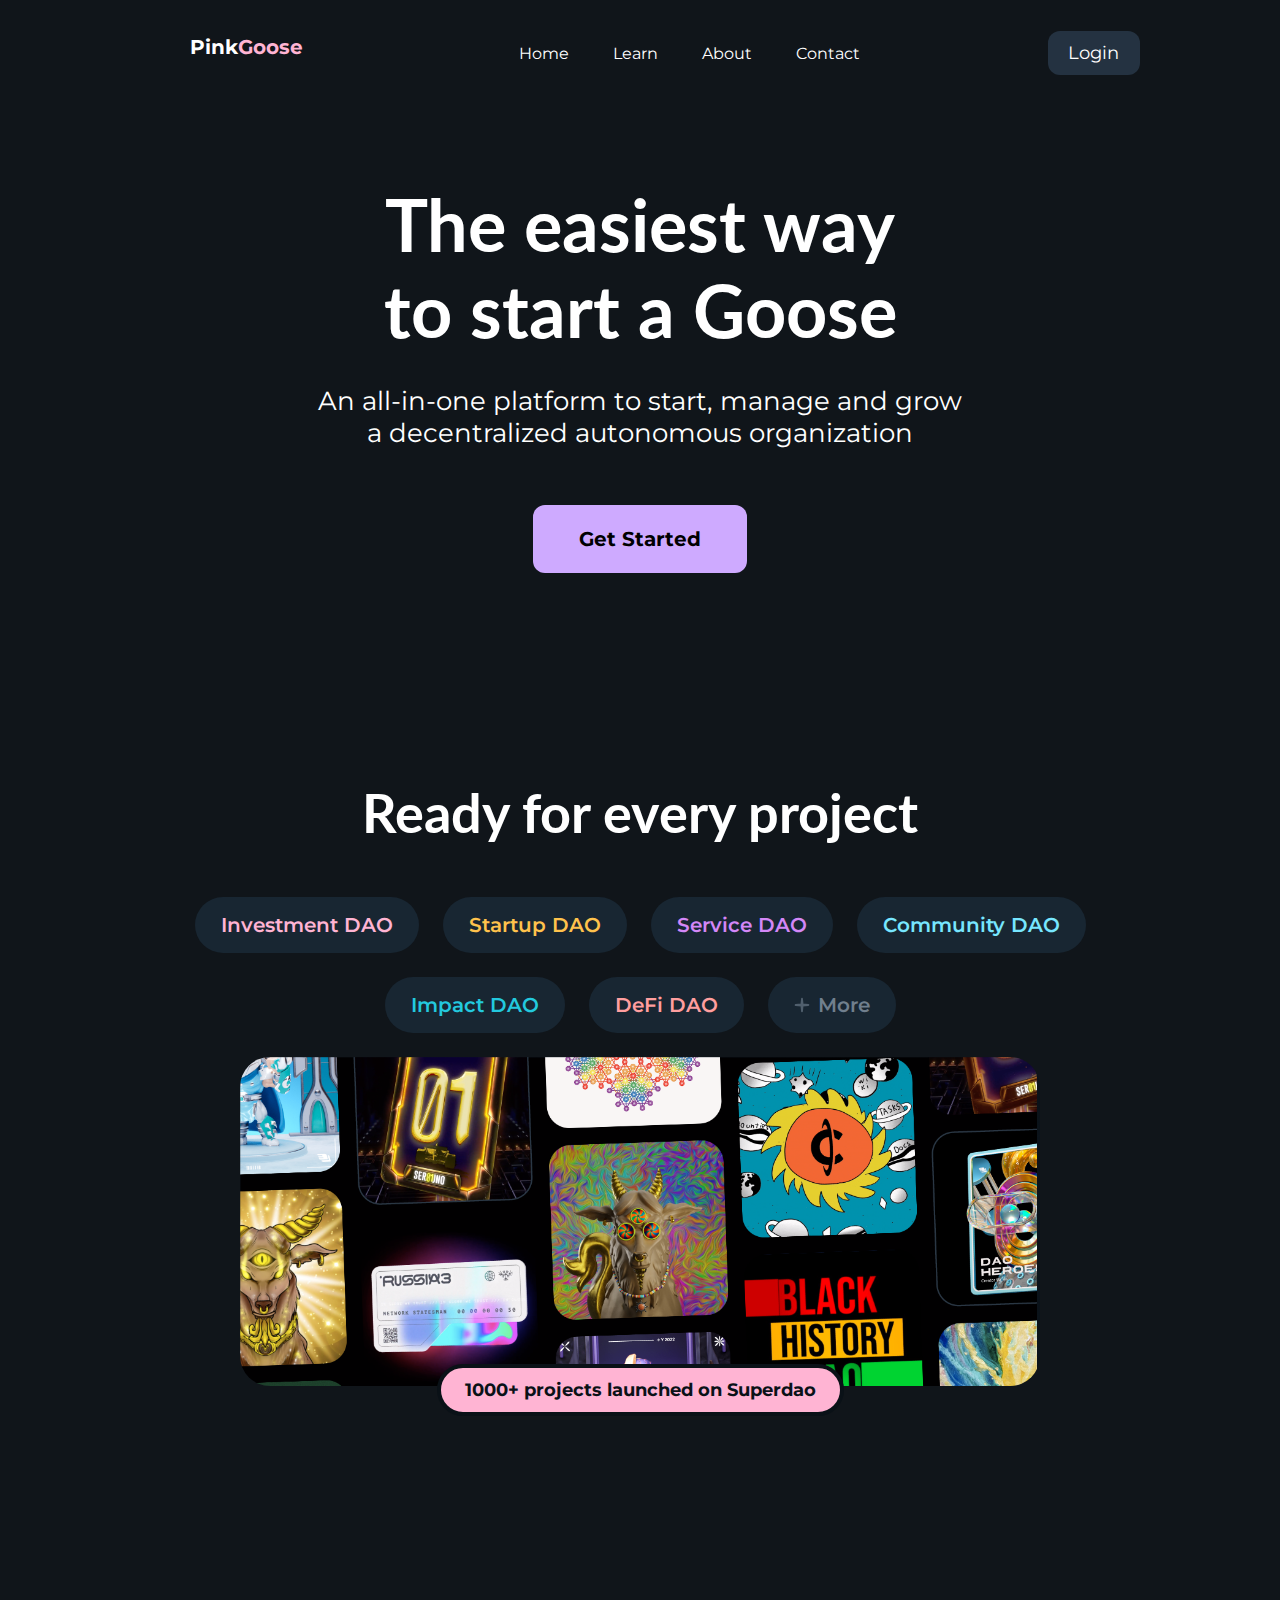
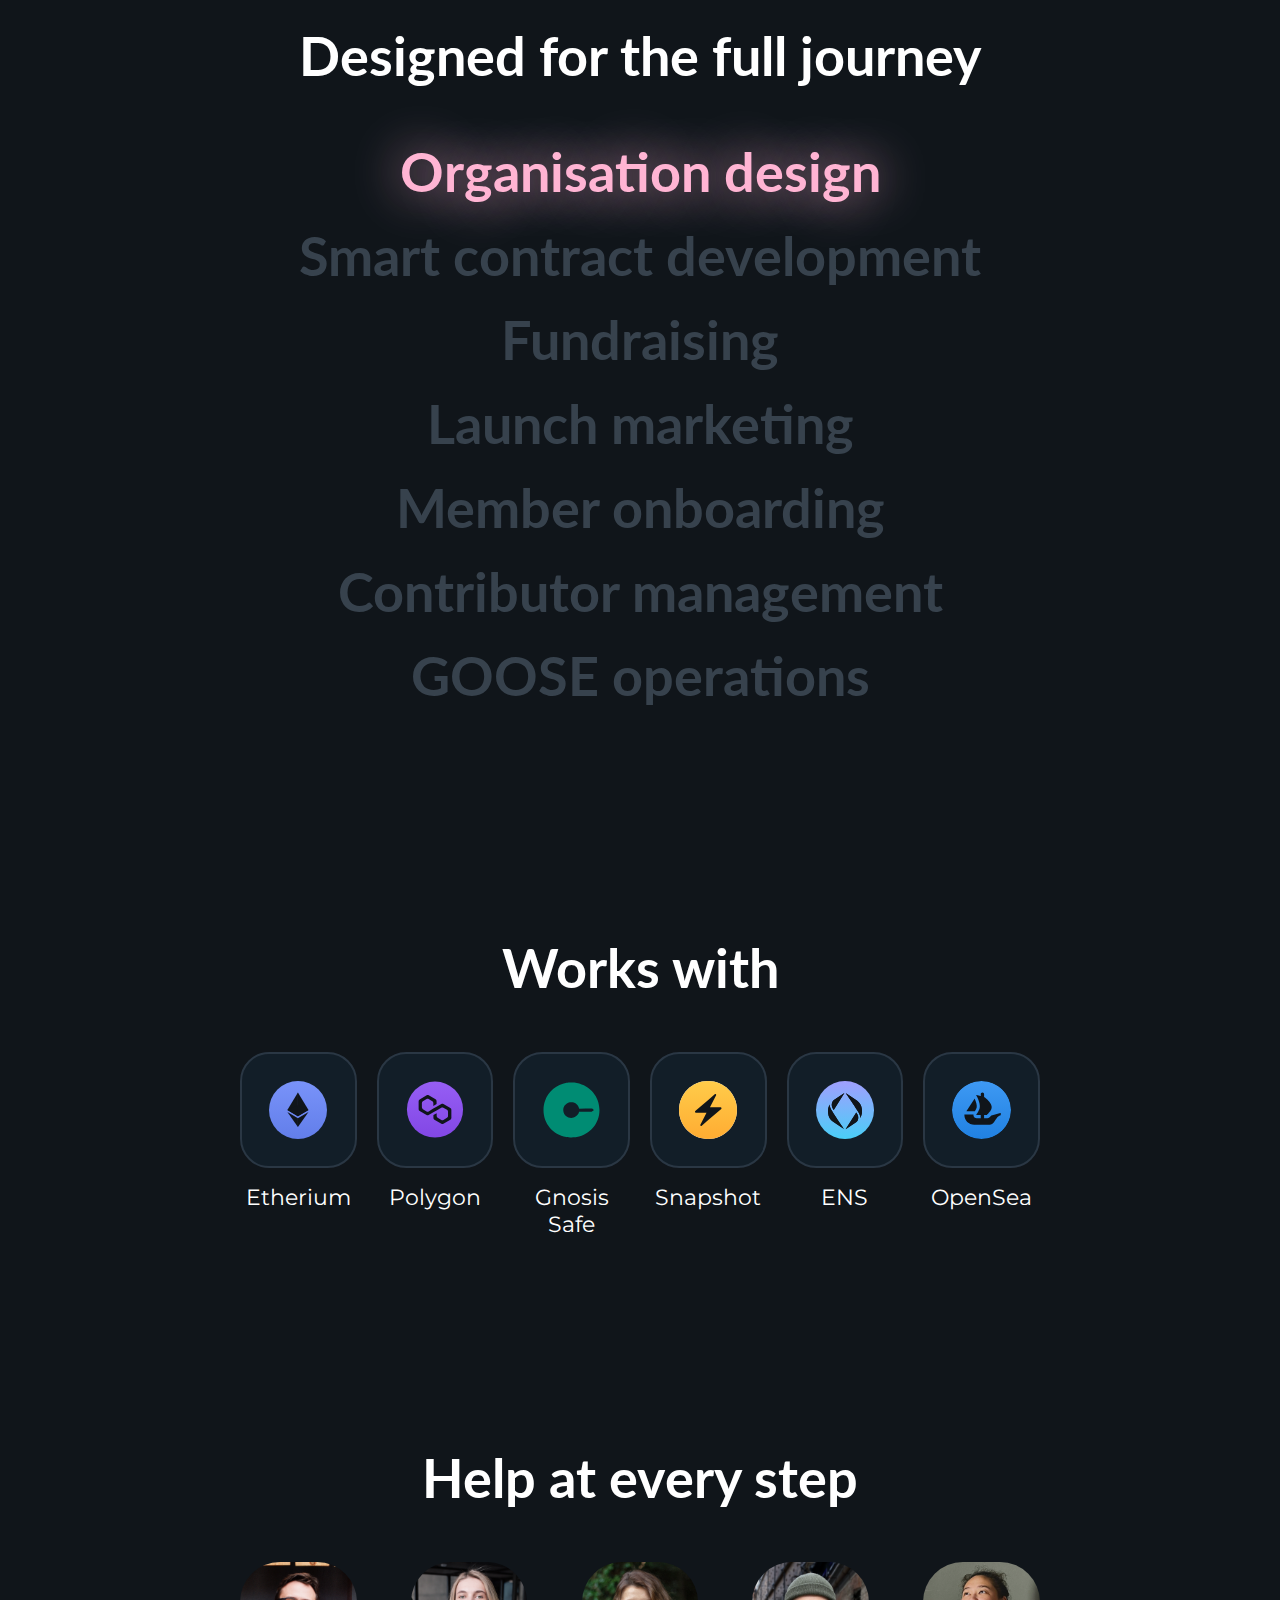
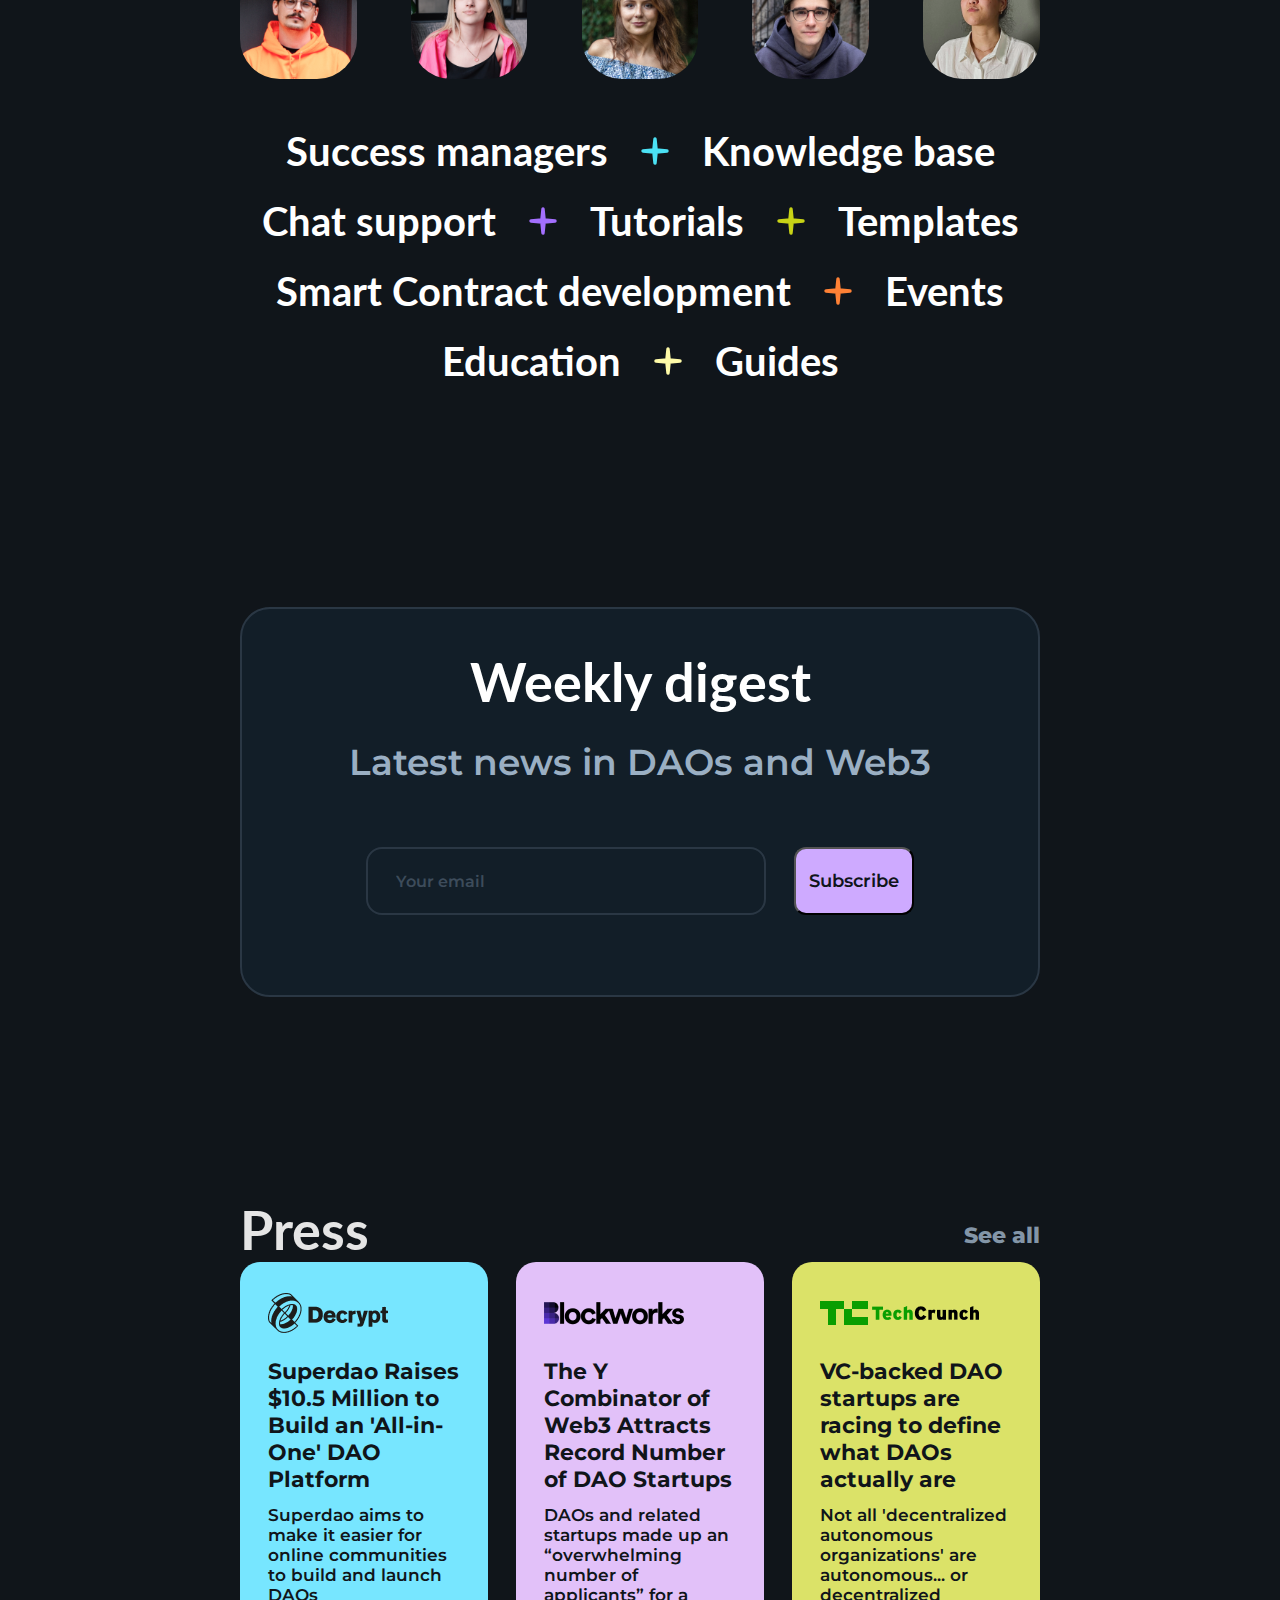
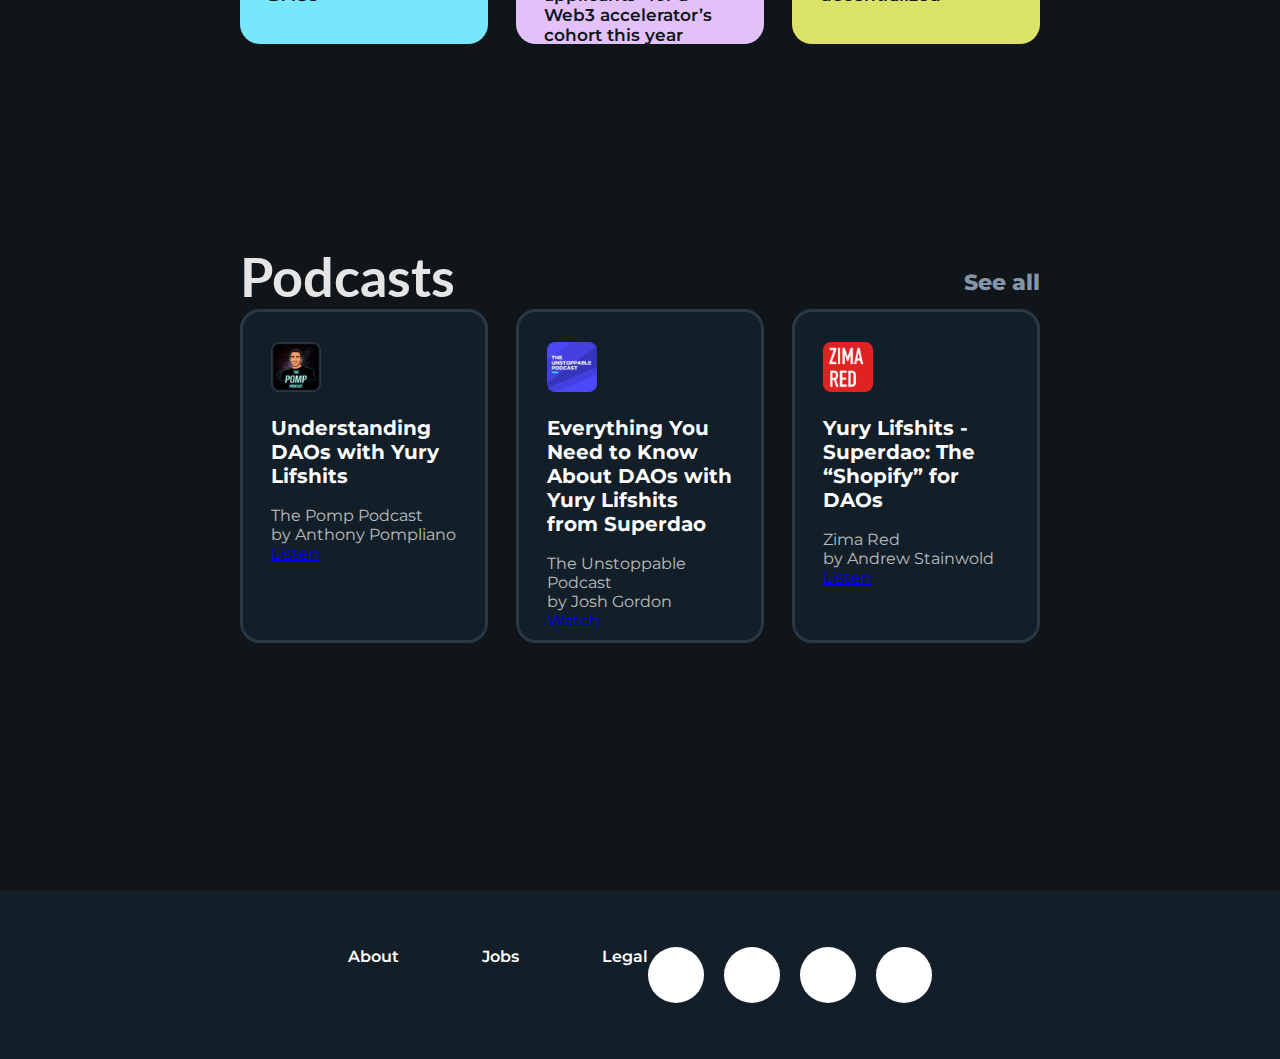
==== commit c7ee6490: "Forgotten commits" ====
--- a/index.html
+++ b/index.html
@@ -17,10 +17,10 @@
             <p class="logo-right">Goose</h1>
         </div>
         <nav class="menubar">
-            <a href="#menubar" class="menubar-item">Home</a>
-            <a href="#section-2" class="menubar-item">Learn</a>
-            <a href="#section-3" class="menubar-item">About</a>
-            <a href="#section-4" class="menubar-item">Contact</a>
+            <a href="#" class="menubar-item">Home</a>
+            <a href="/learn.html" class="menubar-item">Learn</a>
+            <a href="/about.html" class="menubar-item">About</a>
+            <a href="/contact.html" class="menubar-item">Contact</a>
         </nav>
         <div class="login-button" onclick="login()">
             <p>Login</p>
@@ -230,7 +230,17 @@
         </section>
     </div>
     <footer class="footer">
-        <div class="footer-content">a</div>
+        <div class="footer-links">
+            <a href="" class="footer-link">About</a>
+            <a href="" class="footer-link">Jobs</a>
+            <a href="" class="footer-link">Legal</a>
+        </div>
+        <div class="footer-socials">
+            <div class="footer-social"></div>
+            <div class="footer-social"></div>
+            <div class="footer-social"></div>
+            <div class="footer-social"></div>
+        </div>
     </footer>
     <script src="sources/js/s3.js" type="text/javascript"></script>
 </body>
--- a/sources/css/style.css
+++ b/sources/css/style.css
@@ -0,0 +1,507 @@
+@import url('https://fonts.googleapis.com/css2?family=Montserrat:ital,wght@0,100..900;1,100..900&display=swap');
+@import url('https://fonts.googleapis.com/css2?family=Lato:ital,wght@0,100;0,300;0,400;0,700;0,900;1,100;1,300;1,400;1,700;1,900&display=swap');
+/* 178 */
+*{
+    box-sizing: border-box;
+    font-family: Montserrat;
+    margin:0;
+    padding:0;
+    scroll-behavior: smooth;
+    /* Colours */
+    --background    : #10151A;
+    --secondary     : #121E28;
+    --foreground    : #FFFFFF;
+    --accent-1      : #FFB4D3;
+    --accent-2      : #CEAAFF;
+    --interactable-1: #243241;
+    --text-fade     : #E2E2E2;
+
+}
+body{
+    overflow-x: hidden;
+    background-color: var(--background);
+}   
+::-webkit-scrollbar{
+    display: none;
+}
+::selection{
+    display: none;
+}
+/* Colours */
+
+._text-colour-1{
+    color: #FFB4D3;
+}
+._text-colour-2{
+    color: #FFC24C;
+}
+._text-colour-3{
+    color: #D387F7;
+}
+._text-colour-4{
+    color: #77E6FF;
+}
+._text-colour-5{
+    color: #23C9DE;
+}
+._text-colour-6{
+    color: #FF9E9E;
+}
+._text-colour-7{
+    color: #707F8D;
+}
+.colour-8{
+    background-color: #77E6FF;
+}
+.colour-9{
+    background-color: #E2C1F9;
+}
+.colour-10{
+    background-color: #DBE268;
+}
+/* Path colours */
+.t-blue path{
+    color:#4BE1F4;
+    stroke:#4BE1F4;
+}
+.t-purp path{
+    color:#A36FFE;
+    stroke:#A36FFE;
+}
+.t-gren path{
+    color:#C8D316;
+    stroke:#C8D316;
+}
+.t-orng path{
+    color:#FF8135;
+    stroke:#FF8135;
+}
+.t-lyel path{
+    color:#FFFBA8;
+    stroke:#FFFBA8;
+}
+/* Topbar */
+.topbar{
+    display: flex;
+    height:106px;
+    justify-content: space-between;
+    margin-bottom: 75px;
+    padding: 0 18.75%;
+    width:100vw;
+}
+.topbar .logo{
+    display: flex;
+    font-size: 40px;
+    font-weight: 700;
+    justify-content: center;
+    left:-50px;
+    max-height: 106px;
+    position: relative;
+}
+.logo-left{
+    color:var(--foreground);
+    font-size: 20px;
+    height:20px;
+    position: relative;
+    top:35px;
+}
+.logo-right{
+    color:var(--accent-1);
+    font-size: 20px;
+    height:20px;
+    position: relative;
+    top:35px;
+}
+.topbar .menubar{
+    align-self: center;
+    display: flex;
+    gap:44px;
+    justify-content: space-between;
+    width:33%;
+}
+.login-button{
+    align-self: center;
+    background:var(--interactable-1);
+    border-radius: 12px;
+    color:white;
+    cursor:pointer;
+    font-size:18px;
+    gap: 12px;
+    height:44px;
+    position: relative;
+    right:-100px;
+    width:92px;
+}
+.login-button p{
+    margin: 11px 20px;
+}
+.menubar-item{
+    color:var(--foreground);
+    text-decoration: none;
+}
+/* Content */
+.content{
+    display:flex;
+    flex-direction: column;
+    min-height: calc(100vh - 104px);
+    width:100vw;
+}
+section{
+    align-self: center;
+    align-items: center;
+    display: flex;
+    flex-direction: column;
+    margin-bottom:200px;
+    width:62.5vw;
+}
+section .section-text{
+    color: var(--foreground);
+    font-size: 26px;
+    margin-top: 32px;
+    text-align: center;
+}
+.cta{
+    color:var(--foreground);
+    font-family: Lato;
+    font-size: 72px;
+    text-align: center;
+    overflow-x:visible;
+}
+.section-button-go{
+    align-self: center;
+    background:var(--accent-2);
+    border-radius: 12px;
+    cursor:pointer;
+    gap: 12px;
+    height:68px;
+    margin-top:56px;
+    position: relative;
+    width:214px;
+}
+.section-button-go p{
+    color: black;
+    font-weight: 700;
+    font-size: 20px;
+    line-height: 36px;
+    margin: 16px auto;
+    text-align: center;
+}
+.section-heading{
+    color:var(--foreground);
+    font-family:Lato;
+    font-size:54px;
+    font-weight: 700;
+    line-height: 80px;
+    margin-bottom: 44px;
+    word-wrap: break-word
+}
+.tags-row{
+    display: flex;
+    flex-direction: row;
+    gap:24px;
+    justify-content:center;
+    margin-bottom: 24px;
+    width: 100vw;
+}
+.tag{
+    border-radius: 100px;
+    background: #182632;
+    display: inline-flex;
+    padding: 8px 26px;
+    align-items: flex-start;
+    
+}
+.tag-star{
+    margin:auto 8px auto auto;
+}
+.tag-body{
+    text-align: center;
+    font-family: Montserrat;
+    font-size: 20px;
+    font-style: normal;
+    font-weight: 600;
+    line-height: 40px; /* 200% */
+}
+.showcase-container{
+    aspect-ratio: 2.434077079;
+    background-color: #010001;
+    background-size:cover;
+    background-image:url('../images/section2/Showcase.png');
+    border-radius: 30px;
+    /* height:493px; */
+    width:100%;
+}
+.showcase{
+    display:flex;
+    flex-direction: column;
+    flex-wrap:wrap;
+    height: calc(100% + 200px);
+    margin-top:-100px;
+    margin-left:-100px;
+    transform: rotate(-2deg);
+    width: calc(100% + 200px);
+}
+.showcase-footer{
+    background-color: var(--accent-1);
+    border-radius: 100px;
+    border: 4px solid #0A1117;  
+    margin-top:-22px;
+    padding: 6px 24px;
+}
+.showcase-footer p{
+    color: #0A1117;
+    font-size: 18px;
+    font-style: normal;
+    font-weight: 700;
+    line-height: 32px; /* 177.778% */
+    text-align: center;
+}
+.showcase{
+    border-radius: 32px;
+    height:250px;
+    width:250px;
+    z-index:0;
+}
+.journey-text{
+    margin-bottom:20px;
+    color: #37424D;
+    text-align: center;
+    font-family: Lato;
+    font-size: 54px;
+    font-style: normal;
+    font-weight: 700;
+    line-height: 64px; /* 118.519% */
+    cursor: default;
+}
+.journey-text.active{
+    color:var(--accent-1);
+    text-shadow: 0 0 50px var(--accent-1);
+}
+.technologies{
+    display:flex;
+    flex-direction: row;
+    justify-content: space-between;
+    overflow-x: hidden;
+    width:100%;
+}
+.technologies-item{
+    min-width:80px;
+    height:calc(60px + calc(calc(100% - calc(5 * 20px)) / 6));
+    width: calc(calc(100% - calc(5 * 20px)) / 6);
+    max-width: 160px;
+    /* padding: 10px 29px; */
+    justify-content: center;
+    align-items: center;
+    gap: 10px;
+    flex-shrink: 0;
+}
+.technologies-item-image{
+    background: #121E28;
+    border-radius: 25%;
+    border: 2px solid #2A3744;
+    display: flex;
+    width:100%;
+    align-content: center;
+    justify-content: center;
+    aspect-ratio: 1;
+}
+.technologies-item-image img{
+    aspect-ratio: 1;
+    width:calc(calc(62.5vw - calc(5* 20px)) / 12);
+}
+.technologies-item p{
+    color:var(--foreground);
+    font-size: 22px;
+    margin-top: 16px;
+    text-align: center;
+}
+.persons-images{
+    display:flex;
+    flex-direction: row;
+    justify-content: space-between;
+    margin-bottom: 48px;
+    overflow-x: hidden;
+    width:100%;
+}
+.persons-image{
+    aspect-ratio: 1;
+    border-radius:40px;
+    min-width:80px;
+    width: calc(calc(100% - calc(5 * 20px)) / 6);
+    max-width: 160px;
+    gap: 25px;
+}
+.buzzwords-row{
+    text-align: center;
+    margin-bottom:22px;
+}
+.buzzwords-word{
+    color:white;
+    font-family: Lato;
+    font-size: 40px;
+    font-weight: bold;
+}
+.buzzwords-star{
+    margin: auto 28px auto;
+}
+.digest{
+    width:100%;
+    height:390px;
+    background-color: #121E28;
+    border-radius: 30px;
+    border: 2px solid #2A3744;
+    display:flex;
+    align-content: center;
+    flex-direction: column;
+    flex-wrap:wrap;
+    text-align: center;
+}
+.digest-title{
+    font-family: Lato;
+    font-weight:bold;
+    color: white;
+    font-size:54px;
+    margin-top:40px;
+    margin-bottom:26px;
+}
+.digest-subtitle{
+    font-family: Montserrat;
+    font-size:36px;
+    font-weight:600;
+    color:#9AAFC3;
+    margin-bottom:63px;
+}
+.digest form input{
+    height:68px;
+    width:31.25vw;
+    border-radius:16px;
+    background-color: #121E28;
+    border: #2A3744 2px solid;
+    font-family: Montserrat;
+    font-size:16px;
+    color:#3D4C5B;
+    font-weight: 600;
+    padding-left:28px;
+    margin-right:24px;
+}
+.digest form input::placeholder{
+    font-family: Montserrat;
+    font-size:16px;
+    color:#3D4C5B;
+    font-weight: 600;
+}
+.digest form button{
+    align-self: center;
+    background:#CEAAFF;
+    color:#10151A;
+    border-radius: 12px;
+    cursor:pointer;
+    font-size:18px;
+    font-weight:600;
+    height:68px;
+    width: 9.375vw;
+}
+.collection-top{
+    width:100%;
+    display: flex;
+    flex-direction: row;
+    justify-content: space-between;
+    align-items: end;
+}
+.collection-top h1{
+    color: #E5E5E5;
+    font-family: Lato;
+    font-size:54px;
+}
+.collection-top a{
+    color: #8395A7;
+    font-size:22px;
+    height: 40px;
+    font-weight: 800;
+    text-decoration: none;
+}
+.collection-container{
+    width:100%;
+    height:382px;
+    display:flex;
+    flex-direction: row;
+    justify-content: space-between;
+}
+.container-item{
+    color: var(--background);
+    height:100%;
+    width:calc(calc(100% - 56px) / 3);
+    border-radius: 20px;
+    padding: 30px 28px;
+}
+.container-item-image{
+    margin-bottom:20px;
+}
+.container-item-title{
+    font-weight: 700;
+    font-size:22px;
+    margin-bottom: 12px;
+}
+.container-item-text{
+    font-weight: 600;
+    font-size: 17px;
+}
+.container-item-podcasts{
+    background-color:#121E28;
+    border: 3px solid #2A3744;
+    color:var(--foreground);
+    height:334px;
+}
+.container-item-title-podcasts{
+    font-size: 20px;
+    font-weight: 700;
+    margin-bottom: 18px;
+}
+.container-item-text-podcasts{
+    color:var(--text-fade);
+    opacity: 0.8;
+}
+.container-item-image-podcasts{
+    width:50px;
+    height:50px;
+    margin-bottom:20px;
+}
+.container-item-link-podcasts{
+
+}
+/* Footer */
+.footer{
+    width:100vw;
+    height:168px;
+    display: flex;
+    flex-direction: row;
+    justify-content: center;
+    align-content: center;
+    flex-wrap: wrap;
+    background-color:var(--secondary) ;
+}
+
+.footer-links{
+    display: flex;
+    justify-content: space-between;
+    width: 300px;
+    height: fit-content;
+}
+.footer-link{
+    color: #ffffff;
+    font-size: 22;
+    font-weight: 600;
+    text-decoration: none;
+}
+.footer-socials{
+    width:;
+    display: flex;
+    gap:20px;
+    height:fit-content;
+}
+.footer-social{
+    width:56px;
+    height:56px;
+    border-radius:100%;
+    background-color: #fff;
+}